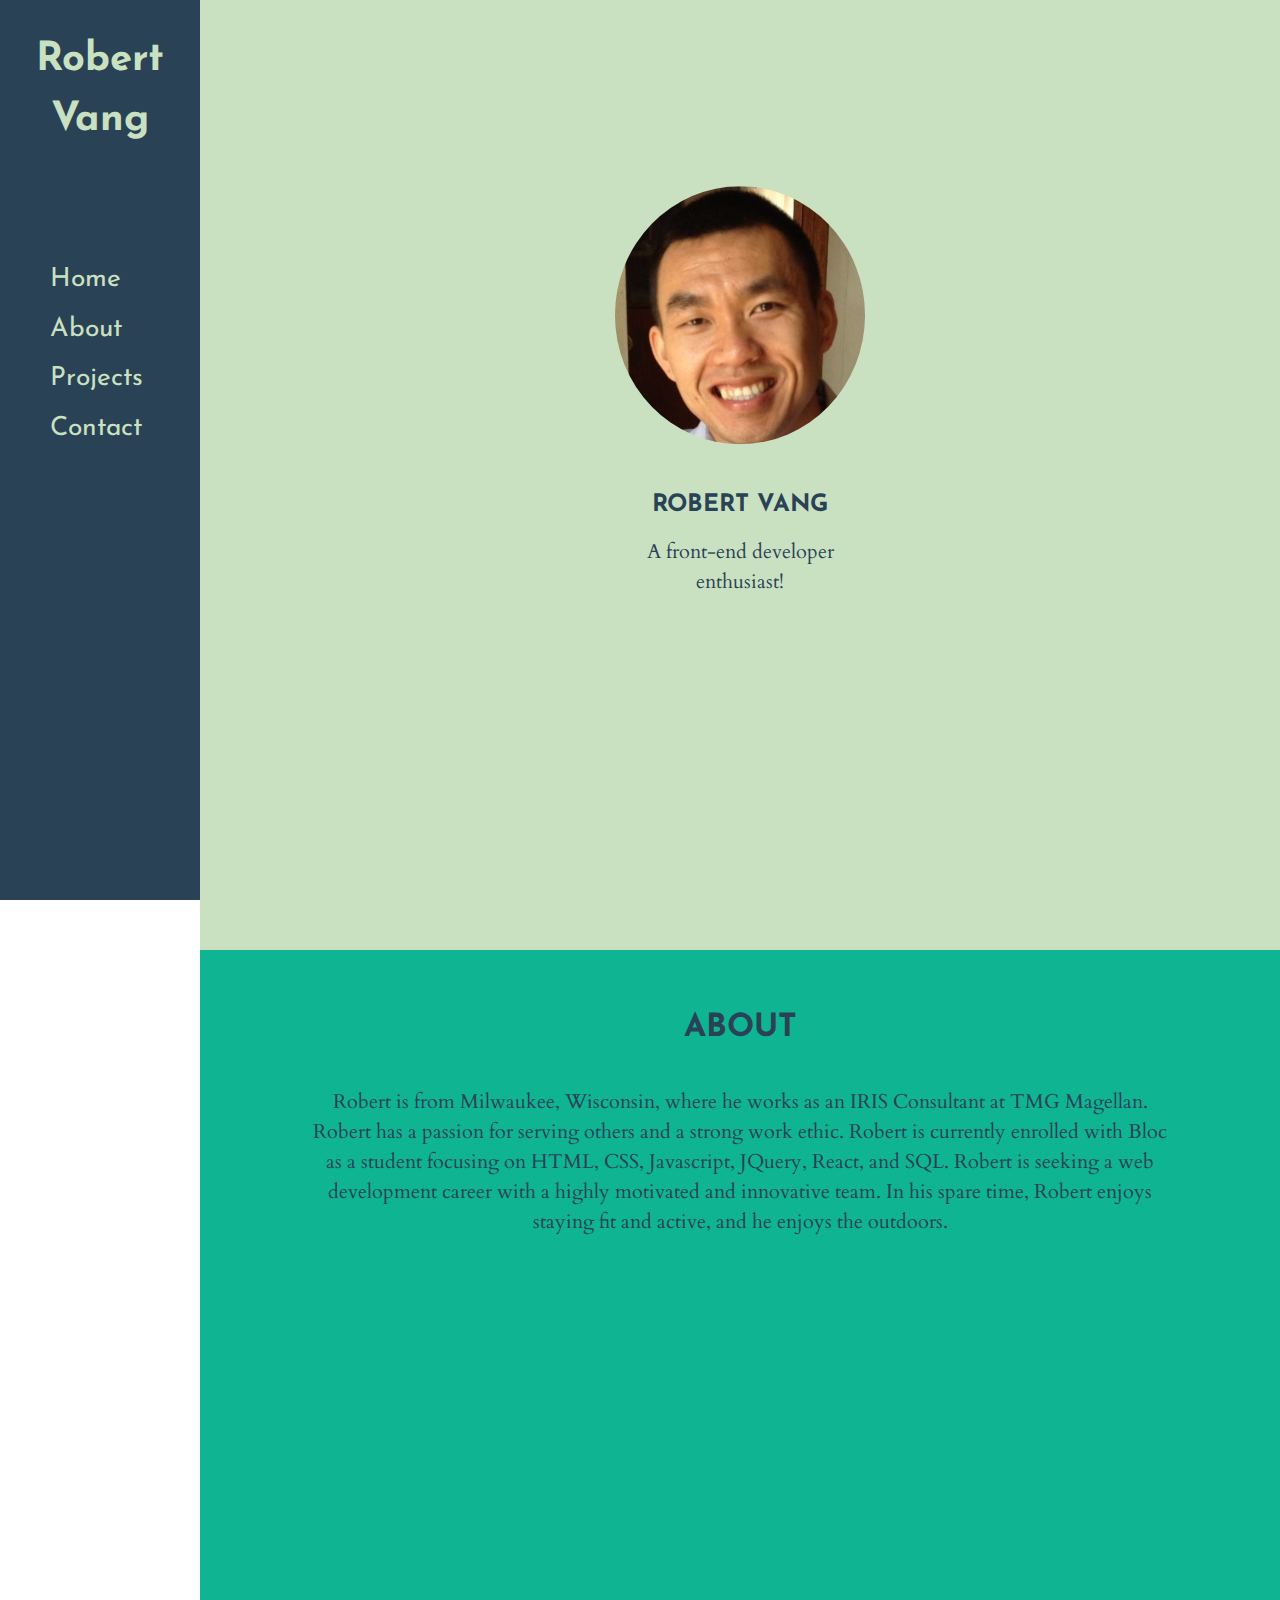
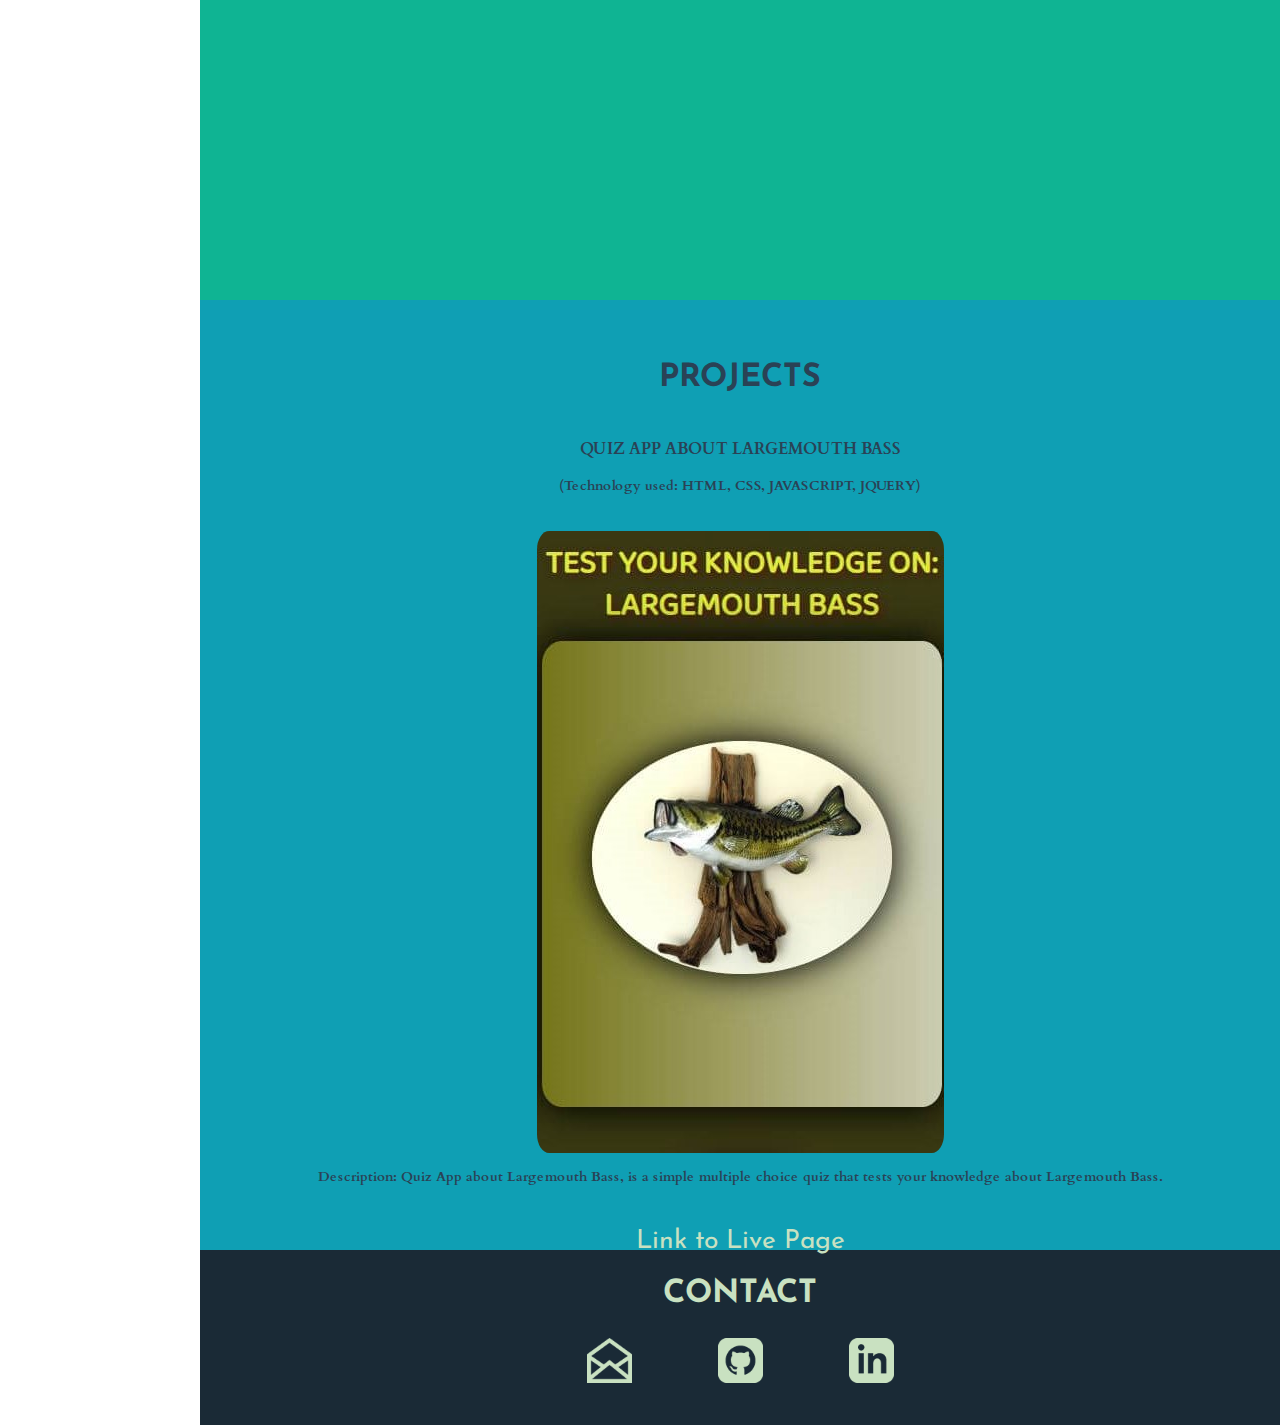
==== index.html @ 36db22df "fourth commit" ====
<!DOCTYPE html>
<html lang="en">

<head>
    <title>Robert's Portfolio</title>
    <meta charset="UTF-8">
    <meta name="description" content="This is a Portfolio of a aspiring web developer name Robert Vang">
    <meta name="keywords"
        content="web developer, front-end, design, development, build, create, full stack, back end, business, application, framework, projects, bio">
    <meta name="viewport" content="width=device-width, initial-scale=1">
    <link rel="stylesheet" type="text/css" href="main.css">
    <link
        href="https://fonts.googleapis.com/css2?family=Cardo:wght@700&family=Josefin+Sans:ital,wght@0,400;1,300&display=swap"
        rel="stylesheet">
</head>

<body>
    <nav>
        <h2 class="title">Robert Vang</h2>
        <ul class="navs">
            <li><a href="#home" class="nav-links">Home</a></li>
            <li><a href="#about" class="nav-links">About</a></li>
            <li><a href="#projects" class="nav-links">Projects</a></li>
            <li><a href="#contact" class="nav-links">Contact</a></li>
        </ul>
    </nav>

    <main>
        <header class="home" id="home">
            <img src="Compressed_Files/profilePic.png" alt="Robert's profile picture" class="profile-pic">
            <h1>ROBERT VANG</h1>
            <p class="hero">A front-end developer enthusiast!</p>
        </header>

        <section class="about" id="about">
            <h2>ABOUT</h2>
            <p>Robert is from Milwaukee, Wisconsin, where he works as an IRIS Consultant at TMG Magellan. Robert has a
                passion for serving others and a strong work ethic. Robert is currently enrolled with Bloc as a student
                focusing on HTML, CSS, Javascript, JQuery, React, and SQL. Robert is seeking a web development career
                with a highly motivated and innovative team. In his spare time, Robert enjoys staying fit and active,
                and he enjoys the outdoors. </p>
        </section>

        <section class="projects" id="projects">
            <h2>PROJECTS</h2>
            <h3>QUIZ APP ABOUT LARGEMOUTH BASS</h3>
            <h4 class="description">(Technology used: HTML, CSS, JAVASCRIPT, JQUERY)</h4>
            <a href="https://rob7v18.github.io/QuizApp/" class="projects-links"><img src="Compressed_Files/QuizAppPic.jpg" alt="image of quiz app project" class="project-pic"></a>
            <h4 class="description">Description: Quiz App about Largemouth Bass, is a simple multiple choice quiz that tests your knowledge about Largemouth Bass.</h4>
            <a href="https://rob7v18.github.io/QuizApp/" class="projects-links">Link to Live Page</a>
        </section>

    </main>
    <footer class="contact" id="contact">
        <h2>CONTACT</h2>
        <a href="mailto:rob7v18@gmail.com" target="_blank"><img src="Compressed_Files/email.png" alt="email icon"
                class="icons"></a>
        <a href="https://github.com/rob7v18" target="_blank"><img src="Compressed_Files/github.png" alt="Github icon"
                class="icons"></a>
        <a href="https://linkedin.com/in/robert-vang-231675b1" target="_blank"><img src="Compressed_Files/linkedin.png"
                alt="LinkedIn icon" class="icons"></a>
    </footer>
    <script src="https://code.jquery.com/jquery-3.4.1.min.js"
        integrity="sha256-CSXorXvZcTkaix6Yvo6HppcZGetbYMGWSFlBw8HfCJo=" crossorigin="anonymous"></script>

    <script src="index.js"></script>
</body>

</html>
---- main.css ----
* {
    box-sizing: border-box;
    margin: 0;
    padding: 0;
  }
  
  body {
    font-family: 'Josefin Sans', sans-serif;
    font-size: 20px;
    color: rgb(42, 66, 85);
    text-align: center;
    line-height: 1.5;
  }
  
  nav {
    display: flex;
    flex-direction: row-reverse;
    background-color: rgb(42, 66, 85);
    position: fixed;
    height: 50px;
    top: 0;
    left: 0;
    right: 0;
  }

  .title {
    position: absolute;
    color: #C9E1C1;
    font-size: 1.40rem;
    top: 0;
    left: 0;
    padding: 10px 0 0 10px;
    display: none; 
  }

  a {
    text-decoration: none;
    font-size: 1rem;
    color: #C9E1C1;
  }

  .navs li {
    display: inline-block;  
    text-decoration: none;
    padding: 10px 10px 0 5px;
    color: rgb(201, 225, 193);
  }
  
  main {
      padding: 0;
      margin: 0;
  }

  .home {
    background-color:#C9E1C1;
    padding: 30% 15% 15% 15%; 
    height: 550px;
  }

  h1 {
    font-family: 'Josefin Sans', sans-serif;
    font-size: 1.5rem;
  }

  h2 {
    font-family: 'Josefin Sans', sans-serif;
    font-size: 2rem;
    padding: 0 0 35px 0;
  }

  h3 {
    font-family: 'Cardo', serif;
    font-size: 1rem;
    padding-bottom: 15px;
  }

  h4 {
    font-family: 'Cardo', serif;
    font-style: italic;
    font-size: .75rem;
  }

  p {
    font-family: 'Cardo', serif;
  }

  .description {
    font-style: normal;
    padding: 0 0 35px 0;
  }

  .profile-pic {
    border-radius: 50%;
    width: 35%
  }
  
  section {
    min-height: 600px;
    padding: 15%;
  }
  
  .about {
    background-color: #0fb493;
  }

  .projects {
    background-color: #0f9fb4;
  }

  .project-pic {
    max-width: 70%;
    border-radius: 3%;
  }

  .contact {
    color: #C9E1C1;
  }

  footer {
    height: 175px;
    background-color:  rgb(26, 42, 54);
  }

  footer h2 {
    padding: 3%;
  }

  .icons {
    display: inline-block;
    max-width: 17%;
    padding: 1% 5%;
  }

  @media screen and (min-width: 750px) {
    nav {
      width: 200px;
      height: 100%;
      flex-direction: column;
      align-items: flex-start;
      z-index: 1;
      left: 0;
      overflow-x: hidden;
    }
  
    .title {
      position: relative;
      padding: 30px 0 0 0;
      font-size: 2.5rem;
      display: unset;
    }

    ul {
      max-width: 100px;
      text-align: left;
      margin-top: 100px;
      margin-left: 45px;
    }

    a {
      font-size: 1.65rem;
    }

    main {
      margin-left: 200px;
    }

    .home {
      height: 950px;
    }
    
    section {
      height: 950px;
    }

    .profile-pic {
      margin: 0 0 0 100px;
      position: absolute;
      top: 35%;
      left: 50%;
      -ms-transform: translate(-50%, -50%);
      transform: translate(-50%, -50%);
      max-width: 250px;
    }

    .home h1 {
      margin: 10px 0 0 100px;
      position: absolute;
      top: 55%;
      left: 50%;
      -ms-transform: translate(-50%, -50%);
      transform: translate(-50%, -50%);
      max-width: 250px;
    }

    .hero {
      margin: 0 0 0 100px;
      position: absolute;
      top: 63%;
      left: 50%;
      -ms-transform: translate(-50%, -50%);
      transform: translate(-50%, -50%);
      max-width: 250px;
    }
  
    section {
      padding: 5% 10%;
    }

    .project-pic {
      max-width: 50%;
    }

    .description {
      font-size: .85rem;
    }

    footer {
      margin-left: 200px;
    }

    footer h2 {
      padding: 20px;
    }

    .icons {
      max-width: 125px;
      padding: 0 40px 0 40px;
    }
  }
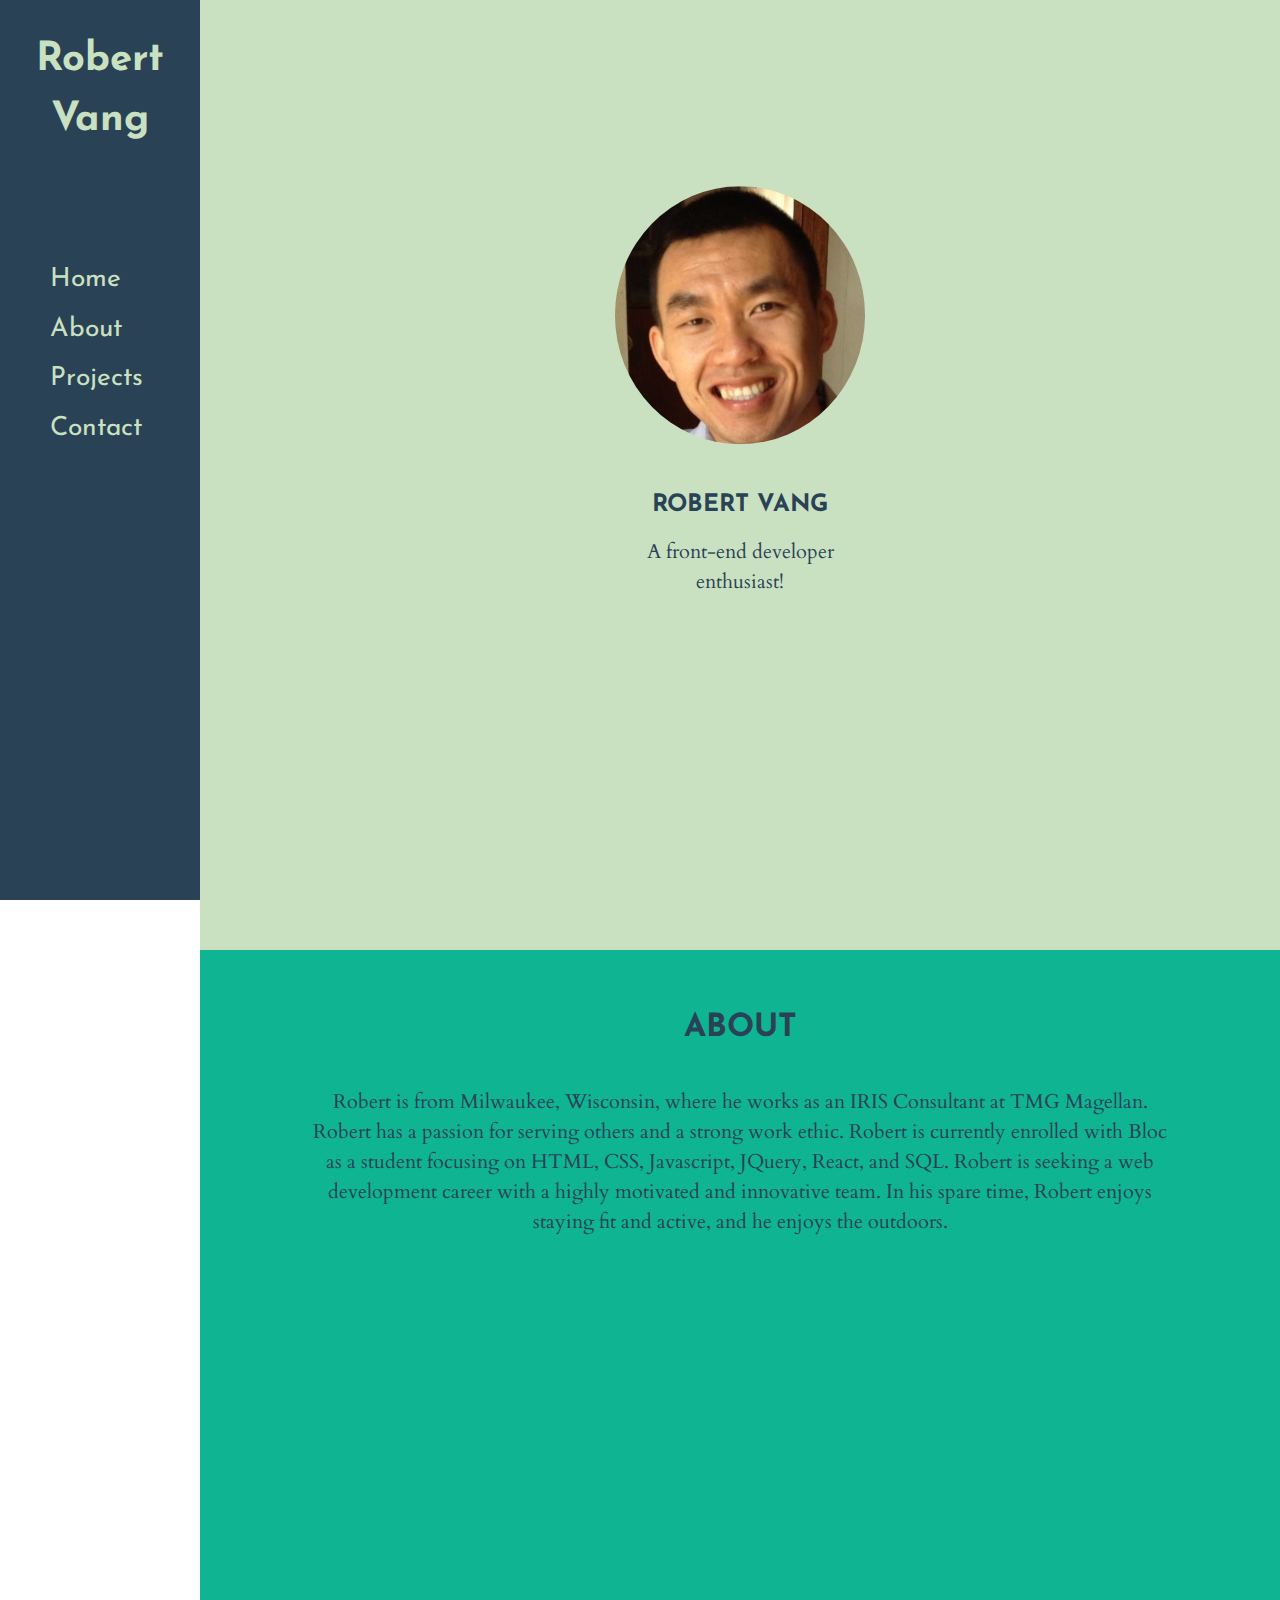
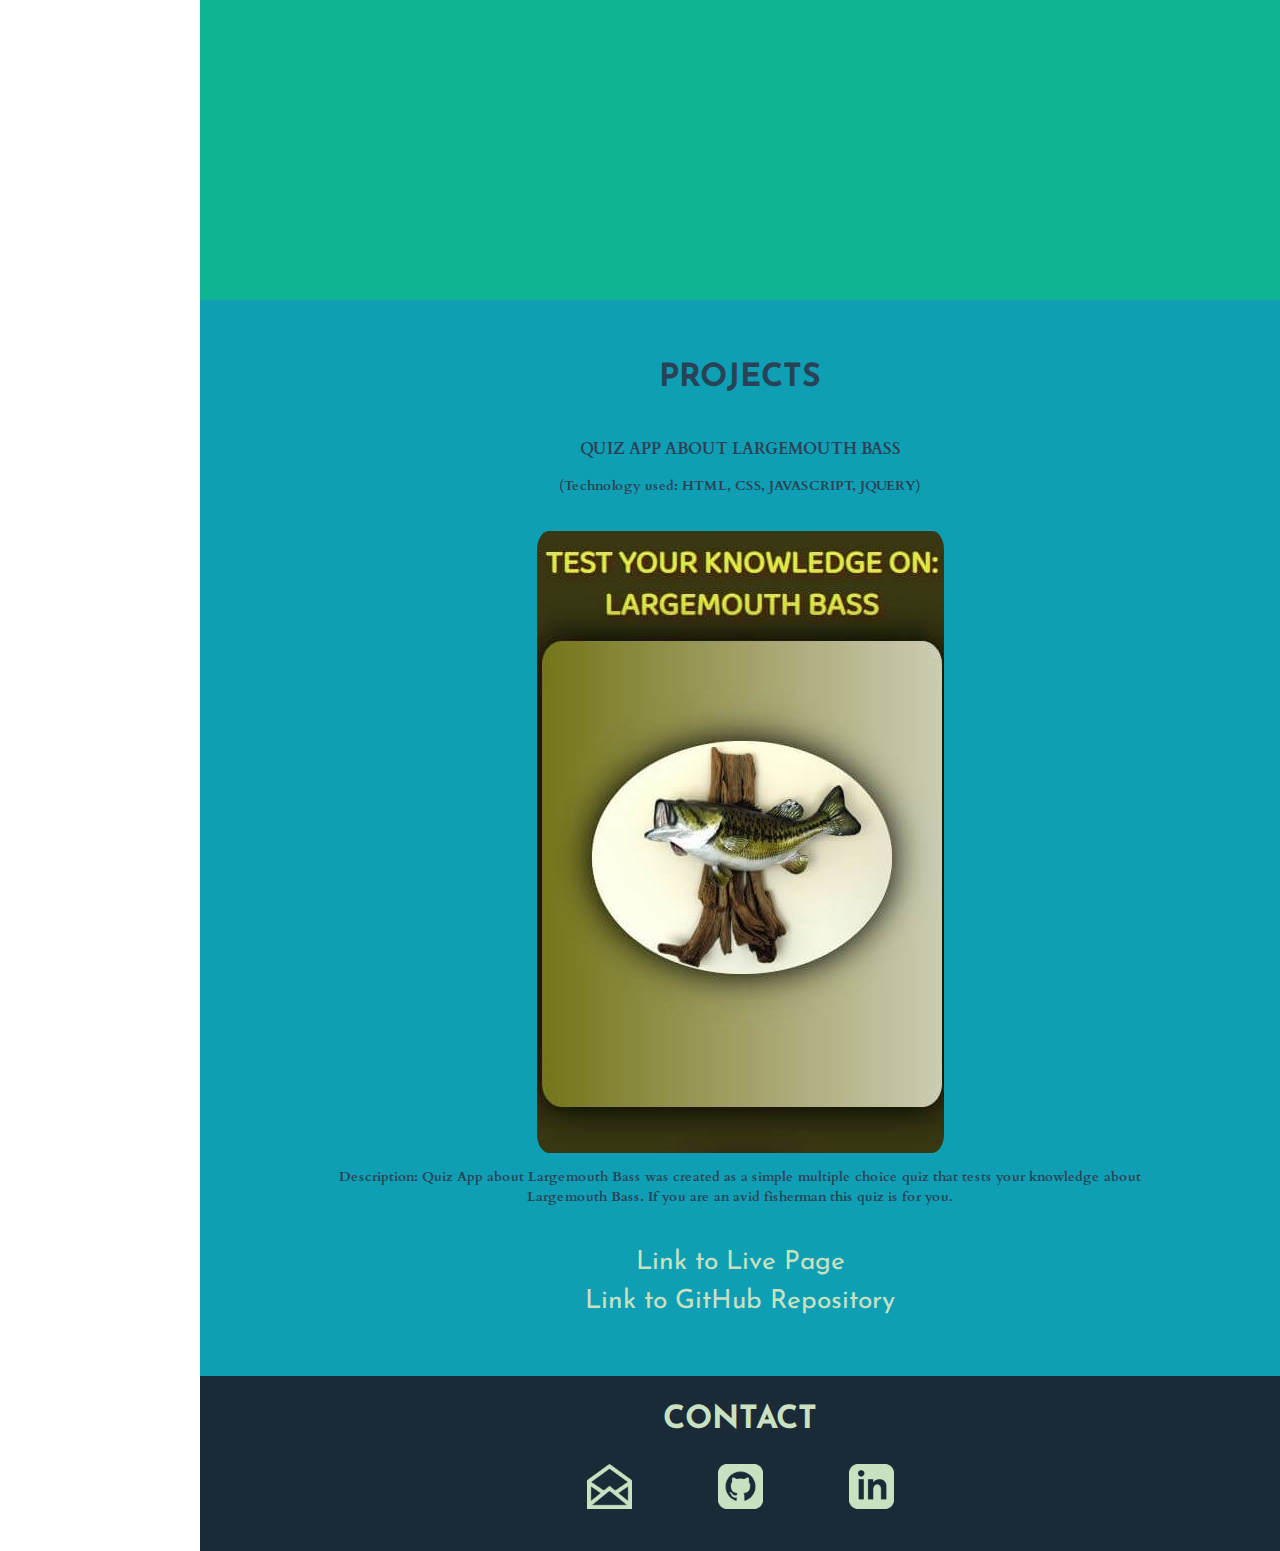
==== commit 47f88d7d: "updated index.html and main.css" ====
--- a/index.html
+++ b/index.html
@@ -46,8 +46,9 @@
             <h3>QUIZ APP ABOUT LARGEMOUTH BASS</h3>
             <h4 class="description">(Technology used: HTML, CSS, JAVASCRIPT, JQUERY)</h4>
             <a href="https://rob7v18.github.io/QuizApp/" class="projects-links"><img src="Compressed_Files/QuizAppPic.jpg" alt="image of quiz app project" class="project-pic"></a>
-            <h4 class="description">Description: Quiz App about Largemouth Bass, is a simple multiple choice quiz that tests your knowledge about Largemouth Bass.</h4>
+            <h4 class="description">Description: Quiz App about Largemouth Bass was created as a simple multiple choice quiz that tests your knowledge about Largemouth Bass. If you are an avid fisherman this quiz is for you.</h4>
             <a href="https://rob7v18.github.io/QuizApp/" class="projects-links">Link to Live Page</a>
+            <a href="https://github.com/rob7v18/QuizApp.git" class="projects-links">Link to GitHub Repository</a>
         </section>
 
     </main>
--- a/main.css
+++ b/main.css
@@ -39,6 +39,10 @@
     color: #C9E1C1;
   }
 
+  .projects-links {
+    display: block;
+  }
+
   .navs li {
     display: inline-block;  
     text-decoration: none;
@@ -168,8 +172,12 @@
       height: 950px;
     }
     
-    section {
+    .about {
       height: 950px;
+    }
+
+    .projects{
+      max-height: fit-content;
     }
 
     .profile-pic {
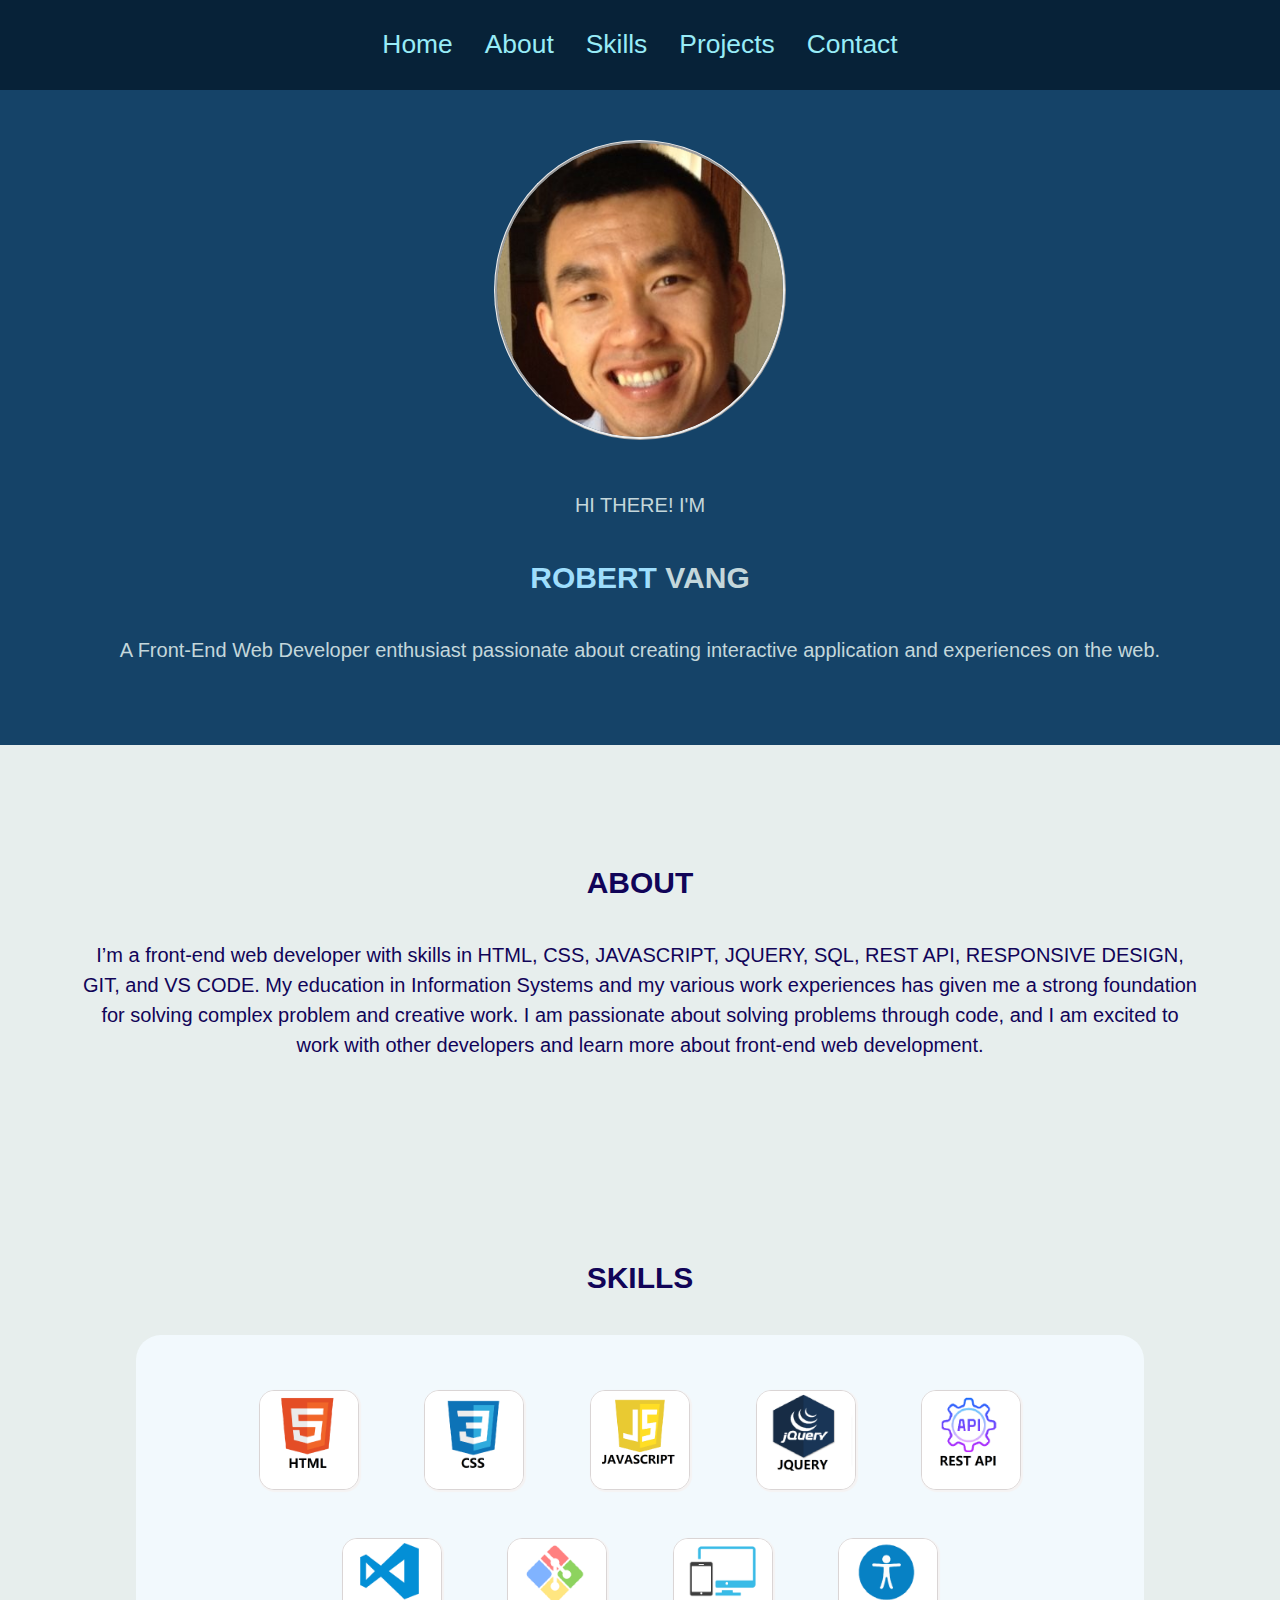
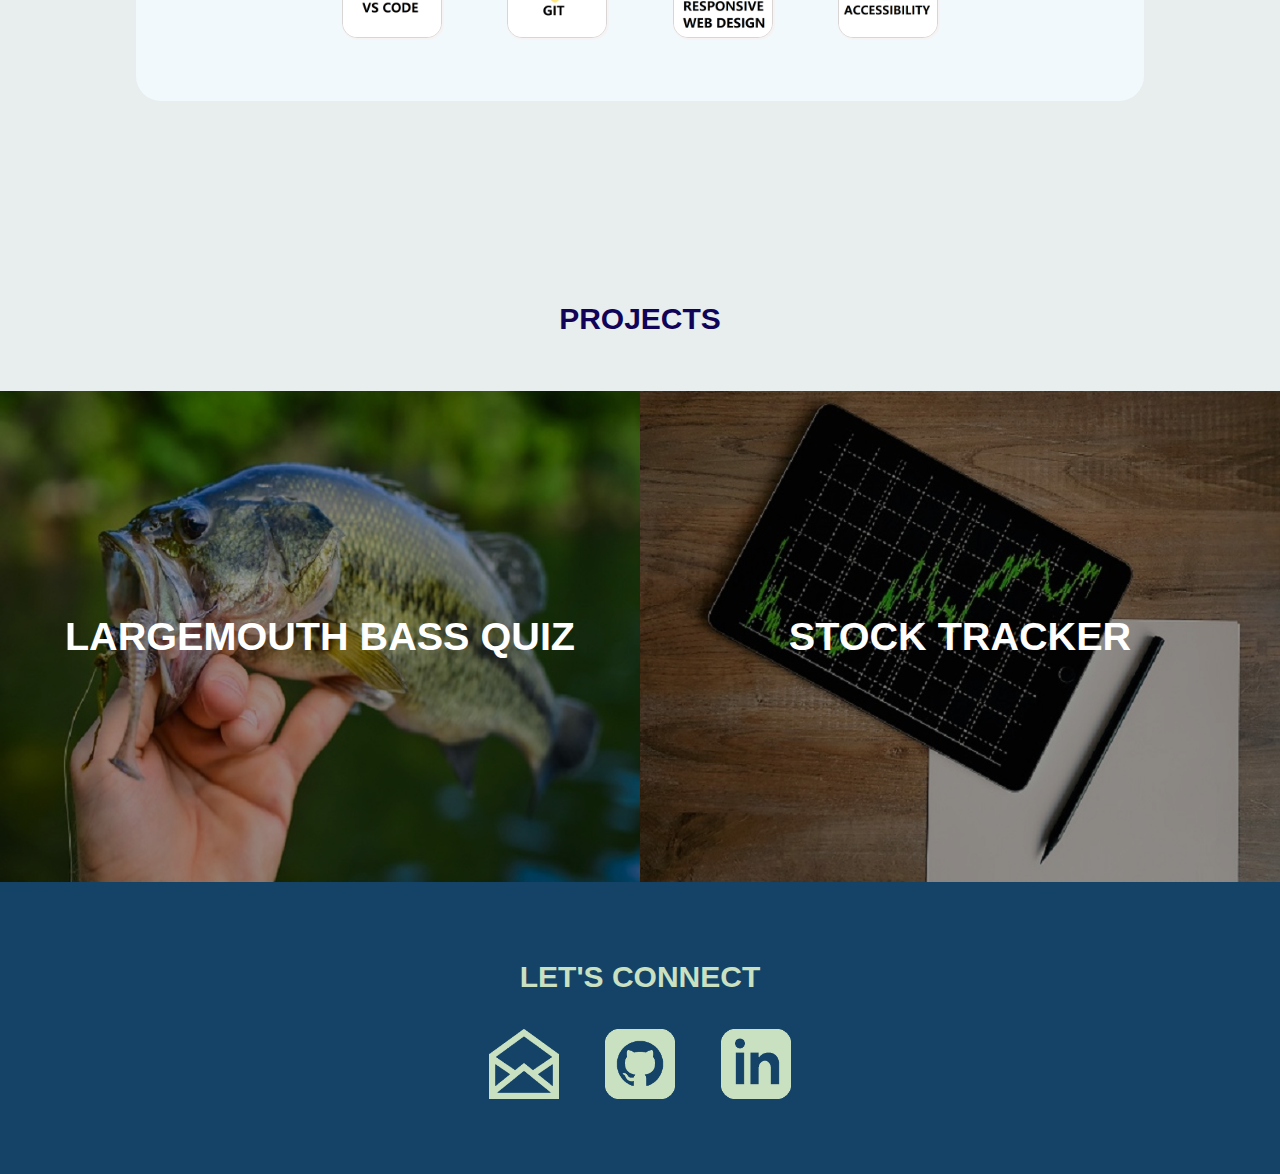
==== commit b81f9205: "third commit" ====
--- a/index.html
+++ b/index.html
@@ -16,44 +16,86 @@
 
 <body>
     <nav>
-        <h2 class="title">Robert Vang</h2>
-        <ul class="navs">
+        <ul class="navs" id="navs">
             <li><a href="#home" class="nav-links">Home</a></li>
             <li><a href="#about" class="nav-links">About</a></li>
+            <li><a href="#skills" class="nav-links">Skills</a></li>
             <li><a href="#projects" class="nav-links">Projects</a></li>
             <li><a href="#contact" class="nav-links">Contact</a></li>
         </ul>
+        <a href="javascript:void(0);" class="menu" ><img src="Compressed_Files/hamburger.png" alt="image of hamburger menu" class="menu-icon">
+        </a>
     </nav>
 
     <main>
         <header class="home" id="home">
             <img src="Compressed_Files/profilePic.png" alt="Robert's profile picture" class="profile-pic">
-            <h1>ROBERT VANG</h1>
-            <p class="hero">A front-end developer enthusiast!</p>
+            <p>HI THERE! I'M</p>            
+            <h2><span class="firstName">ROBERT</span> VANG</h2>
+            <p class="hero">A Front-End Web Developer enthusiast passionate about creating interactive application and experiences on the web.</p>
         </header>
 
         <section class="about" id="about">
-            <h2>ABOUT</h2>
-            <p>Robert is from Milwaukee, Wisconsin, where he works as an IRIS Consultant at TMG Magellan. Robert has a
-                passion for serving others and a strong work ethic. Robert is currently enrolled with Bloc as a student
-                focusing on HTML, CSS, Javascript, JQuery, React, and SQL. Robert is seeking a web development career
-                with a highly motivated and innovative team. In his spare time, Robert enjoys staying fit and active,
-                and he enjoys the outdoors. </p>
+            <h2>ABOUT</h2>         
+            <p>I’m a front-end web developer with skills in HTML, CSS, JAVASCRIPT, JQUERY, SQL, REST API, RESPONSIVE DESIGN, GIT, and VS CODE. My education in Information Systems and my various work experiences has given me a strong foundation for solving complex problem and creative work. I am passionate about solving problems through code, and I am excited to work with other developers and learn more about front-end web development.</p>
         </section>
+        <section class="skills" id="skills">
+            <h2>SKILLS</h2>
+                <div class="skills-icons">
+                    <img src="Compressed_Files/html.png" class="sk-icons">
+                    <img src="Compressed_Files/css.png" class="sk-icons">
+                    <img src="Compressed_Files/js.png" class="sk-icons">
+                    <img src="Compressed_Files/jquery.png" class="sk-icons">
+                    <img src="Compressed_Files/api.png" class="sk-icons">
+                    <img src="Compressed_Files/vscode.png" class="sk-icons">
+                    <img src="Compressed_Files/git.png" class="sk-icons">
+                    <img src="Compressed_Files/responsivedesign.png" class="sk-icons">
+                    <img src="Compressed_Files/accessibility.png" class="sk-icons">
+                </div>
+        </section>
+        <section class="projects" id="projects">
+            <h2 class="project-title">PROJECTS</h2>
+                <div class="project-sections">
+                    <div class="project-description" id="project1">
+                        <img src="Compressed_Files/bass1.jpg" alt="image of quiz app project" class="project-pic" id="project1-pic"></a>
+                        
+                        <a href="https://rob7v18.github.io/QuizApp/" target="_blank">
+                            <h2 class="proj-title">LARGEMOUTH BASS QUIZ</h2>
+                        </a>
 
-        <section class="projects" id="projects">
-            <h2>PROJECTS</h2>
-            <h3>QUIZ APP ABOUT LARGEMOUTH BASS</h3>
-            <h4 class="description">(Technology used: HTML, CSS, JAVASCRIPT, JQUERY)</h4>
-            <a href="https://rob7v18.github.io/QuizApp/" class="projects-links"><img src="Compressed_Files/QuizAppPic.jpg" alt="image of quiz app project" class="project-pic"></a>
-            <h4 class="description">Description: Quiz App about Largemouth Bass was created as a simple multiple choice quiz that tests your knowledge about Largemouth Bass. If you are an avid fisherman this quiz is for you.</h4>
-            <a href="https://rob7v18.github.io/QuizApp/" class="projects-links">Link to Live Page</a>
-            <a href="https://github.com/rob7v18/QuizApp.git" class="projects-links">Link to GitHub Repository</a>
+                        <div class="project-desc">
+
+                            <h4 class="description">Technologies used: HTML, CSS, JAVASCRIPT & JQUERY</h4>
+                            <h4 class="description">Description: Multiple choice Quiz App about Largemouth Bass. </h4>
+                            <div>
+                                <a href="https://rob7v18.github.io/QuizApp/" class="projects-links" target="_blank">LIVE SITE</a>
+                                <a href="https://github.com/rob7v18/QuizApp.git" class="projects-links" target="_blank">REPOSITORY</a>
+                            </div>
+                        </div>
+                    </div>
+                    <div class="project-description" id="project2">
+                        <img src="Compressed_Files/stock2.jpg" alt="image of quiz app project" class="project-pic" id="project1-pic"></a>
+
+                        <a href="https://rob7v18.github.io/QuizApp/" target="_blank">
+                            <h2 class="proj-title">STOCK TRACKER</h2>
+                        </a>
+
+                        <div class="project-desc">
+
+                            <h4 class="description">Technologies used: HTML, CSS, JAVASCRIPT, JQUERY & REST API</h4>
+                            <h4 class="description">Description: Stock Tracker App provides useful information about a stock.</h4>
+                            <div>
+                                <a href="https://rob7v18.github.io/QuizApp/" class="projects-links" target="_blank">LIVE SITE</a>
+                                <a href="https://github.com/rob7v18/QuizApp.git" class="projects-links" target="_blank">REPOSITORY</a>
+                            </div>  
+                        </div>
+                    </div>
+                </div>
         </section>
+    </main>
 
-    </main>
     <footer class="contact" id="contact">
-        <h2>CONTACT</h2>
+        <h2>LET'S CONNECT</h2>
         <a href="mailto:rob7v18@gmail.com" target="_blank"><img src="Compressed_Files/email.png" alt="email icon"
                 class="icons"></a>
         <a href="https://github.com/rob7v18" target="_blank"><img src="Compressed_Files/github.png" alt="Github icon"
--- a/main.css
+++ b/main.css
@@ -5,233 +5,251 @@
   }
   
   body {
-    font-family: 'Josefin Sans', sans-serif;
+    font-family: 'Open Sans', sans-serif;
     font-size: 20px;
-    color: rgb(42, 66, 85);
+    background-color: rgb(231, 238, 237);
+    color: rgb(196, 215, 219);
     text-align: center;
     line-height: 1.5;
   }
   
   nav {
+    background-color: #072238;
     display: flex;
     flex-direction: row-reverse;
-    background-color: rgb(42, 66, 85);
+    justify-content: center;
     position: fixed;
     height: 50px;
     top: 0;
     left: 0;
     right: 0;
-  }
-
-  .title {
-    position: absolute;
-    color: #C9E1C1;
-    font-size: 1.40rem;
-    top: 0;
-    left: 0;
-    padding: 10px 0 0 10px;
-    display: none; 
+    z-index: 1;
   }
 
   a {
     text-decoration: none;
-    font-size: 1rem;
-    color: #C9E1C1;
-  }
-
+    font-size: 1.25rem;
+    color: #98ecf7;
+  }
+
+  a:hover {
+    color: rgb(179, 34, 9);
+  }
+
+  .icons:hover {
+    opacity: .70;
+  }
+
+  .profile-pic {
+    height: 300px;
+    width: auto;
+    border-radius: 50%;
+    margin: 20px 0 50px 0;
+    border-style: ridge;
+  }
+
+  .navs {
+    display: none;
+    background-color: #072238;
+    position: absolute;
+    padding-top: 40px;
+    height: 375px;
+    width: 200px;
+    top: 50px;
+    right: 0;
+  }
+
+  .navs li {
+    display: block;
+    text-decoration: none;
+    padding: 15px 16px;
+    color: rgb(201, 225, 193);
+  }
+
+  .menu {
+    display: flex;
+    position: absolute;
+    align-content: center;
+    height: 50px;
+    width:50px;
+    right: 0;
+    top: 0;
+  }
+
+  .menu-icon {
+    padding: 10px;
+  }
+  
+  .home {
+    display: flex;
+    flex-direction: column;
+    align-items: center;
+    justify-content: center;
+    background-color: #154368;
+    padding: 130px 0 80px 0;
+  }
+  
+  h2 {
+    padding: 35px;
+  }
+
+  .firstName {
+    color: rgb(159, 222, 252);
+  }
+
+  .about, .skills, .projects {
+    color: rgb(17, 4, 88);
+  }
+
+  .skills-icons {
+    display: block;
+    background-color: rgb(242, 249, 253);
+    margin: 0 auto;
+    padding: 35px 35px;
+    width: 90%;
+    border-radius: 25px;
+  }
+
+  .sk-icons {
+    border: .1px solid rgb(218, 213, 213);
+    background-color: white;
+    box-shadow: 1px 1px 1px 1px rgb(245, 243, 243);
+    border-radius: 15px;
+    padding: 0px;
+    margin: 5px 10px;
+    height: 70px;
+    width: 70px;
+  }
+
+  .projects {
+    padding-left: 0;
+    padding-right: 0;
+    margin-bottom: -80px;
+  }
+
+  .project-title {
+    padding-bottom: 50px;
+  }
+
+  .proj-title {
+    display: flex;
+    flex-direction: column;
+    justify-content: center;
+    position: absolute;
+    color: white;
+    height: 100%;
+    width: 100%;
+    top: 0;
+    padding: 0 10%;
+  }
+
+  .project-description {
+    position: relative;
+    width: 100%;
+    margin-bottom: -8px;
+  }
+
+  .project-desc {
+    display: flex;
+    flex-direction: column;
+    justify-content: center;
+    position: absolute;
+    background-color: black;
+    color: white;
+    transition: all .7s ease;
+    opacity: 0;
+    height: 100%;
+    width: 100%;
+    top: 0;
+    padding: 0 5%;
+  }
+
+  .project-pic {
+    position: relative;
+    height: 100%;
+    width: 100%;
+    filter: brightness(60%);
+  }
+
+  .project-description:hover .project-desc {
+    opacity: .8;
+  }
+
+  .project-description:hover .proj-title {
+    opacity: 0;
+  }
+  
+  .description {
+    padding: 0 0 35px 0;
+  }
+  
   .projects-links {
-    display: block;
-  }
-
-  .navs li {
-    display: inline-block;  
-    text-decoration: none;
-    padding: 10px 10px 0 5px;
-    color: rgb(201, 225, 193);
-  }
-  
-  main {
-      padding: 0;
-      margin: 0;
-  }
-
+    display: inline-block;
+    padding: 0 30px;
+
+  }
+  
   .home {
-    background-color:#C9E1C1;
-    padding: 30% 15% 15% 15%; 
-    height: 550px;
-  }
-
-  h1 {
-    font-family: 'Josefin Sans', sans-serif;
-    font-size: 1.5rem;
-  }
-
-  h2 {
-    font-family: 'Josefin Sans', sans-serif;
-    font-size: 2rem;
-    padding: 0 0 35px 0;
-  }
-
-  h3 {
-    font-family: 'Cardo', serif;
-    font-size: 1rem;
-    padding-bottom: 15px;
-  }
-
-  h4 {
-    font-family: 'Cardo', serif;
-    font-style: italic;
-    font-size: .75rem;
-  }
-
-  p {
-    font-family: 'Cardo', serif;
-  }
-
-  .description {
-    font-style: normal;
-    padding: 0 0 35px 0;
-  }
-
-  .profile-pic {
-    border-radius: 50%;
-    width: 35%
-  }
-  
+    padding: 120px 80px 80px 80px;
+  }
+
   section {
-    min-height: 600px;
-    padding: 15%;
-  }
-  
-  .about {
-    background-color: #0fb493;
-  }
-
-  .projects {
-    background-color: #0f9fb4;
-  }
-
-  .project-pic {
-    max-width: 70%;
-    border-radius: 3%;
-  }
-
-  .contact {
-    color: #C9E1C1;
-  }
-
+    padding: 80px 80px 80px 80px;
+  }
+  
   footer {
-    height: 175px;
-    background-color:  rgb(26, 42, 54);
+    height: 300px;
+    background-color: #154368;
   }
 
   footer h2 {
-    padding: 3%;
+    padding: 80px 0 20px 0;
+    color:rgb(201, 225, 193)
   }
 
   .icons {
     display: inline-block;
-    max-width: 17%;
-    padding: 1% 5%;
+    height: 90px;
+    padding: 10px 20px;
   }
 
   @media screen and (min-width: 750px) {
     nav {
-      width: 200px;
-      height: 100%;
-      flex-direction: column;
-      align-items: flex-start;
-      z-index: 1;
-      left: 0;
-      overflow-x: hidden;
-    }
-  
-    .title {
-      position: relative;
-      padding: 30px 0 0 0;
-      font-size: 2.5rem;
-      display: unset;
-    }
-
-    ul {
-      max-width: 100px;
-      text-align: left;
-      margin-top: 100px;
-      margin-left: 45px;
+      height: 90px;
+    }
+
+    .navs {
+      display: flex !important;
+      flex-direction: row;
+      justify-content: center;
+      align-items: center;
+      height:100%;
+      width: 100%;
+      padding-top: 0;
+      top: 0;
+    }
+
+    .navs li {
+      display: inline;  
+      text-decoration: none;
+      color: rgb(201, 225, 193);
     }
 
     a {
       font-size: 1.65rem;
-    }
-
-    main {
-      margin-left: 200px;
-    }
-
-    .home {
-      height: 950px;
-    }
-    
-    .about {
-      height: 950px;
-    }
-
-    .projects{
-      max-height: fit-content;
-    }
-
-    .profile-pic {
-      margin: 0 0 0 100px;
-      position: absolute;
-      top: 35%;
-      left: 50%;
-      -ms-transform: translate(-50%, -50%);
-      transform: translate(-50%, -50%);
-      max-width: 250px;
-    }
-
-    .home h1 {
-      margin: 10px 0 0 100px;
-      position: absolute;
-      top: 55%;
-      left: 50%;
-      -ms-transform: translate(-50%, -50%);
-      transform: translate(-50%, -50%);
-      max-width: 250px;
-    }
-
-    .hero {
-      margin: 0 0 0 100px;
-      position: absolute;
-      top: 63%;
-      left: 50%;
-      -ms-transform: translate(-50%, -50%);
-      transform: translate(-50%, -50%);
-      max-width: 250px;
-    }
-  
-    section {
-      padding: 5% 10%;
-    }
-
-    .project-pic {
-      max-width: 50%;
-    }
-
-    .description {
-      font-size: .85rem;
-    }
-
-    footer {
-      margin-left: 200px;
-    }
-
-    footer h2 {
-      padding: 20px;
-    }
-
-    .icons {
-      max-width: 125px;
-      padding: 0 40px 0 40px;
-    }
-  }
+     }
+  
+    .menu, .menu-icon {
+      display: none;
+    }
+
+    .project-sections {
+      display: flex;
+    }
+
+    .sk-icons {
+      margin: 20px 30px;
+      height: 100px;
+      width: 100px;
+    }
+  }
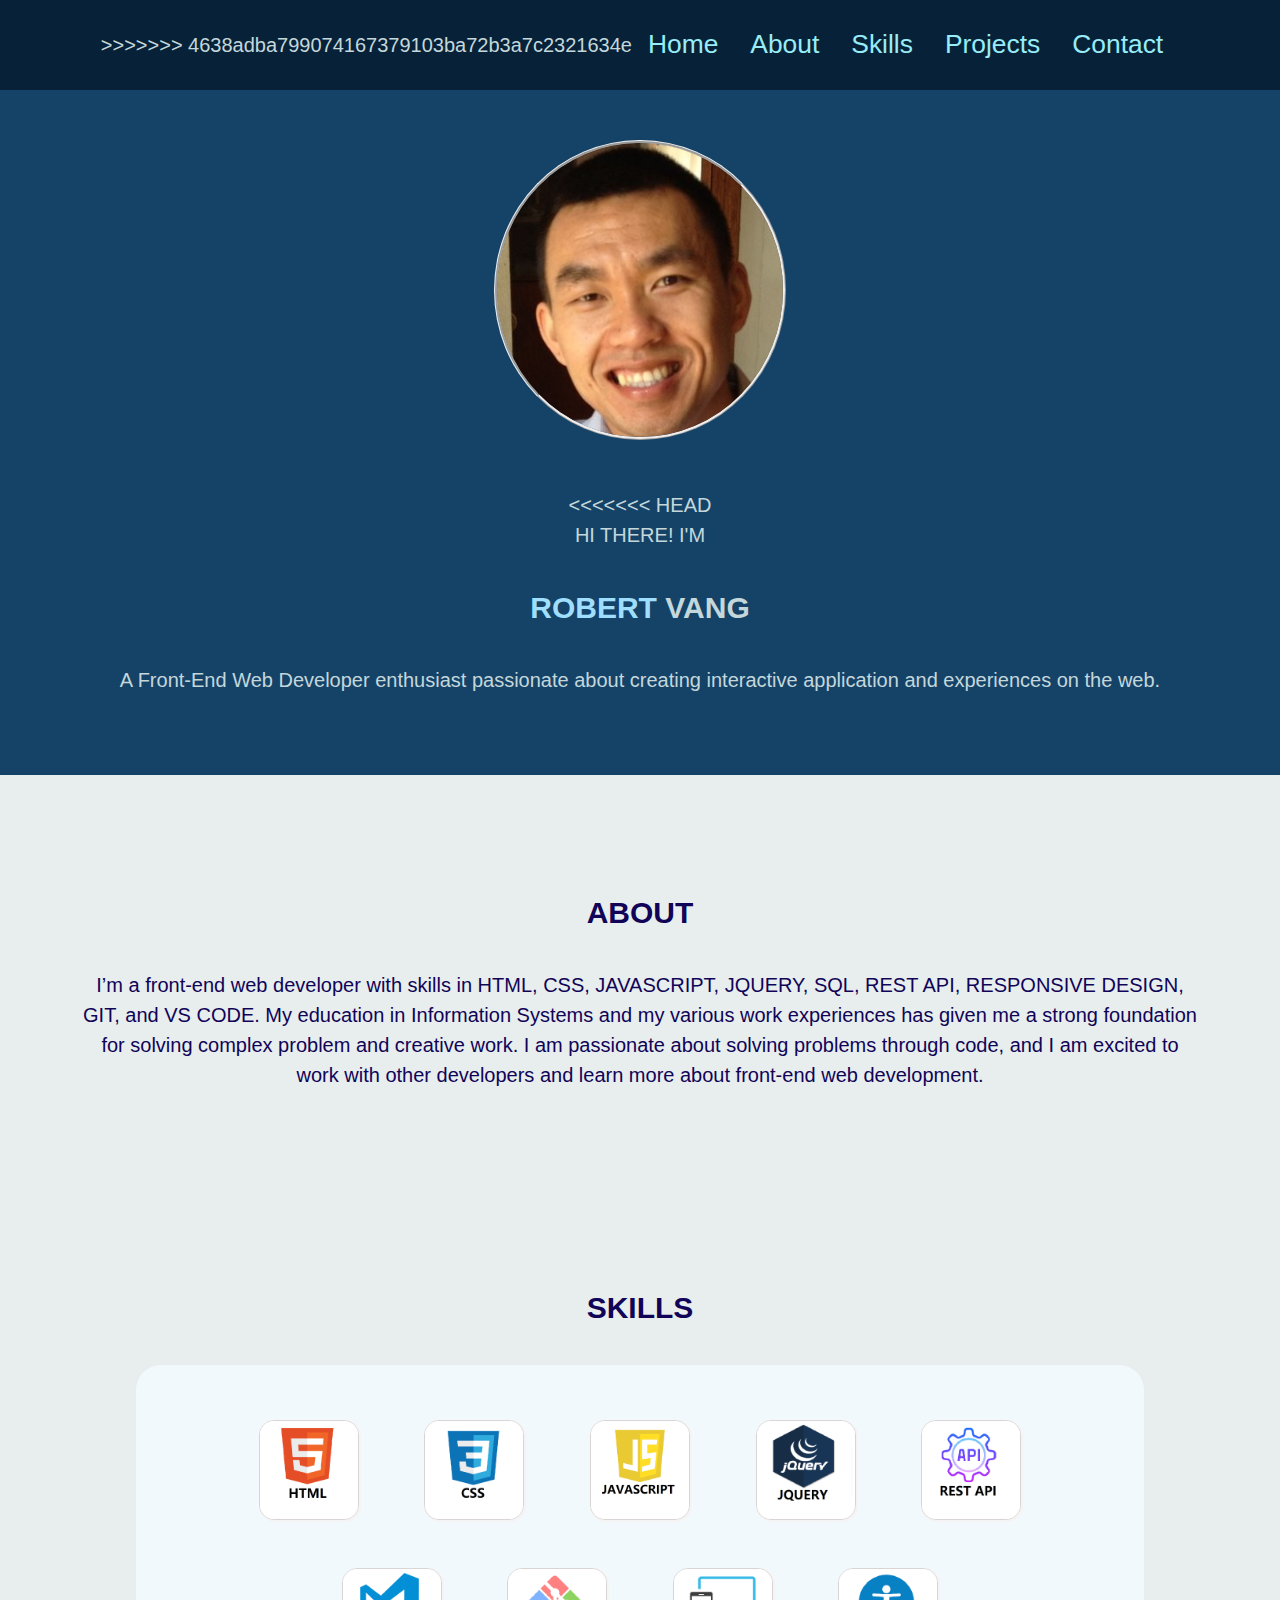
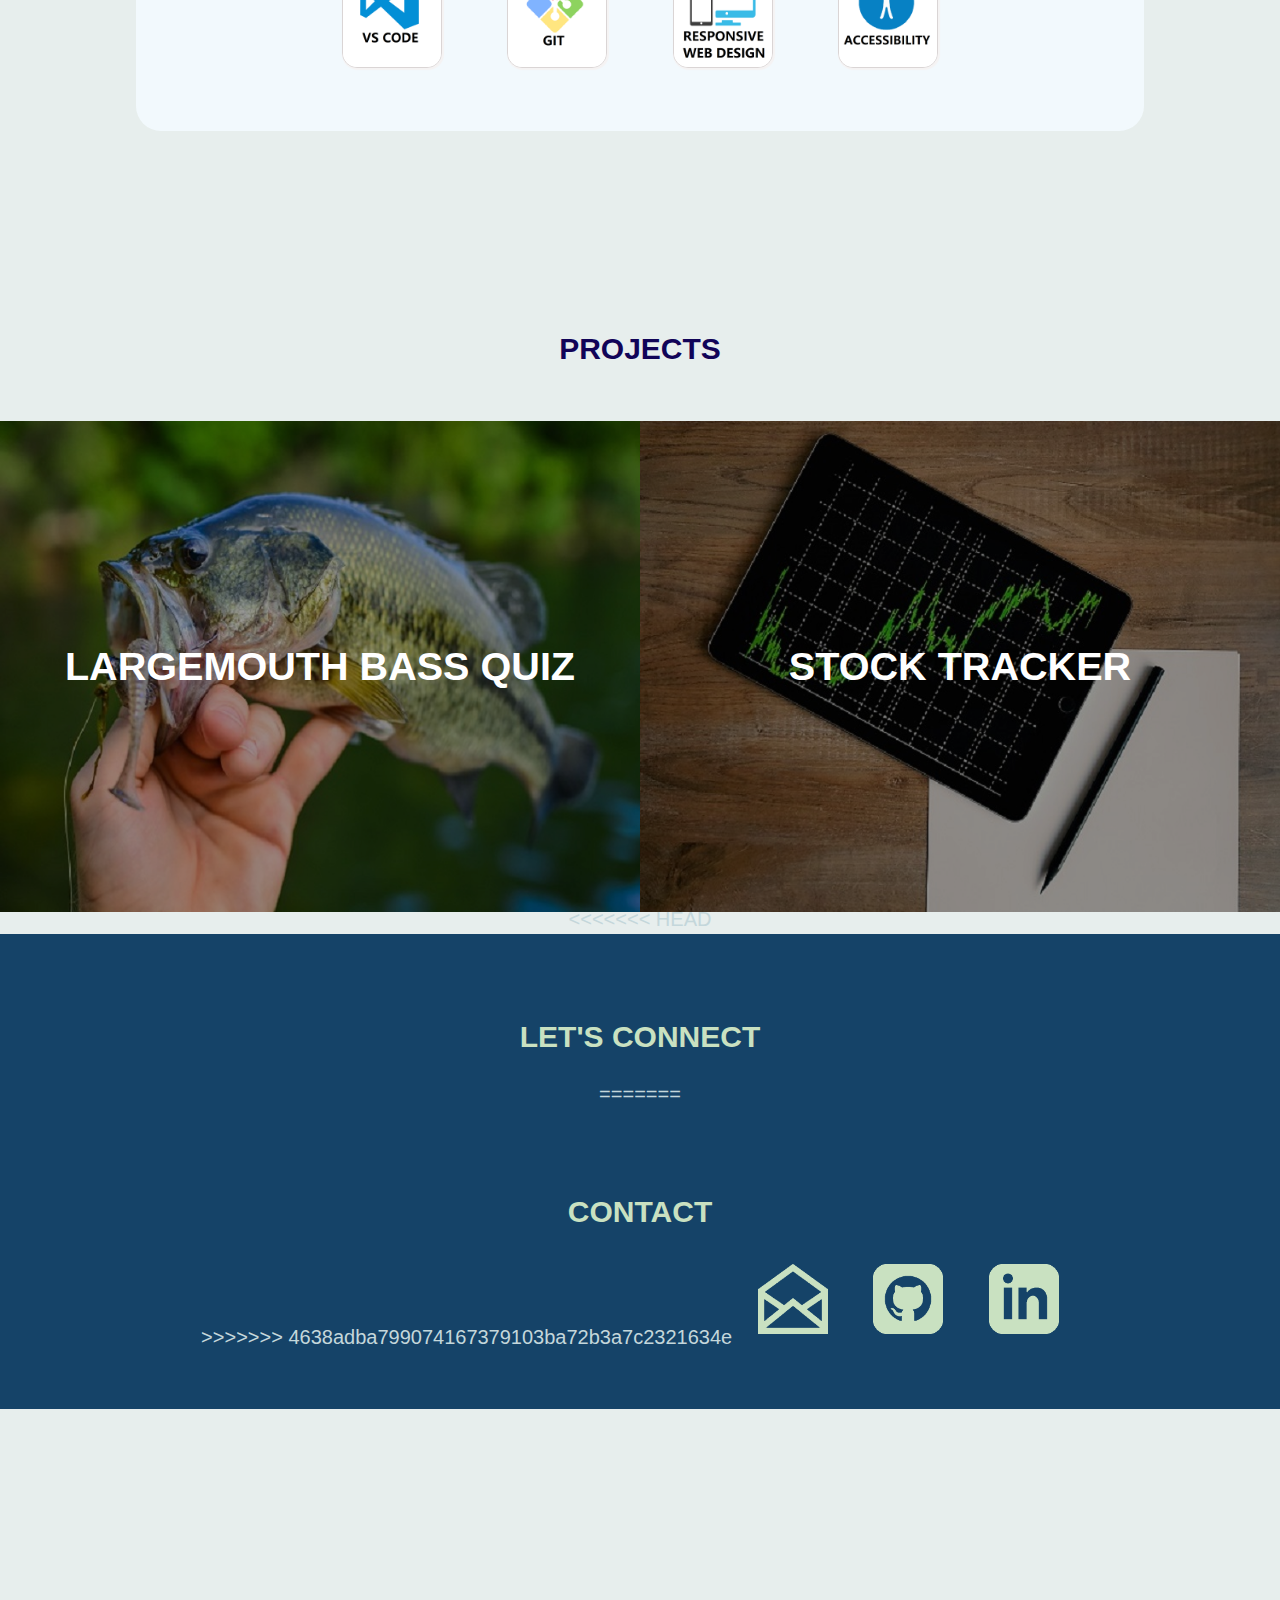
==== commit bb217837: "second commit" ====
--- a/index.html
+++ b/index.html
@@ -16,7 +16,12 @@
 
 <body>
     <nav>
+<<<<<<< HEAD
         <ul class="navs" id="navs">
+=======
+        <h2 class="title">Robert Vang</h2>
+        <ul class="navs">
+>>>>>>> 4638adba799074167379103ba72b3a7c2321634e
             <li><a href="#home" class="nav-links">Home</a></li>
             <li><a href="#about" class="nav-links">About</a></li>
             <li><a href="#skills" class="nav-links">Skills</a></li>
@@ -30,6 +35,7 @@
     <main>
         <header class="home" id="home">
             <img src="Compressed_Files/profilePic.png" alt="Robert's profile picture" class="profile-pic">
+<<<<<<< HEAD
             <p>HI THERE! I'M</p>            
             <h2><span class="firstName">ROBERT</span> VANG</h2>
             <p class="hero">A Front-End Web Developer enthusiast passionate about creating interactive application and experiences on the web.</p>
@@ -64,6 +70,30 @@
                         </a>
 
                         <div class="project-desc">
+=======
+            <h1>ROBERT VANG</h1>
+            <p class="hero">A front-end developer enthusiast!</p>
+        </header>
+
+        <section class="about" id="about">
+            <h2>ABOUT</h2>
+            <p>Robert is from Milwaukee, Wisconsin, where he works as an IRIS Consultant at TMG Magellan. Robert has a
+                passion for serving others and a strong work ethic. Robert is currently enrolled with Bloc as a student
+                focusing on HTML, CSS, Javascript, JQuery, React, and SQL. Robert is seeking a web development career
+                with a highly motivated and innovative team. In his spare time, Robert enjoys staying fit and active,
+                and he enjoys the outdoors. </p>
+        </section>
+
+        <section class="projects" id="projects">
+            <h2>PROJECTS</h2>
+            <h3>QUIZ APP ABOUT LARGEMOUTH BASS</h3>
+            <h4 class="description">(Technology used: HTML, CSS, JAVASCRIPT, JQUERY)</h4>
+            <a href="https://rob7v18.github.io/QuizApp/" class="projects-links" target="_blank"><img src="Compressed_Files/QuizAppPic.jpg" alt="image of quiz app project" class="project-pic"></a>
+            <h4 class="description">Description: Quiz App about Largemouth Bass was created as a simple multiple choice quiz that tests your knowledge about Largemouth Bass. If you are an avid fisherman this quiz is for you.</h4>
+            <a href="https://rob7v18.github.io/QuizApp/" class="projects-links" target="_blank">Link to Live Page</a>
+            <a href="https://github.com/rob7v18/QuizApp.git" class="projects-links" target="_blank">Link to GitHub Repository</a>
+        </section>
+>>>>>>> 4638adba799074167379103ba72b3a7c2321634e
 
                             <h4 class="description">Technologies used: HTML, CSS, JAVASCRIPT & JQUERY</h4>
                             <h4 class="description">Description: Multiple choice Quiz App about Largemouth Bass. </h4>
@@ -93,9 +123,14 @@
                 </div>
         </section>
     </main>
+<<<<<<< HEAD
 
     <footer class="contact" id="contact">
         <h2>LET'S CONNECT</h2>
+=======
+    <footer class="contact" id="contact">
+        <h2>CONTACT</h2>
+>>>>>>> 4638adba799074167379103ba72b3a7c2321634e
         <a href="mailto:rob7v18@gmail.com" target="_blank"><img src="Compressed_Files/email.png" alt="email icon"
                 class="icons"></a>
         <a href="https://github.com/rob7v18" target="_blank"><img src="Compressed_Files/github.png" alt="Github icon"
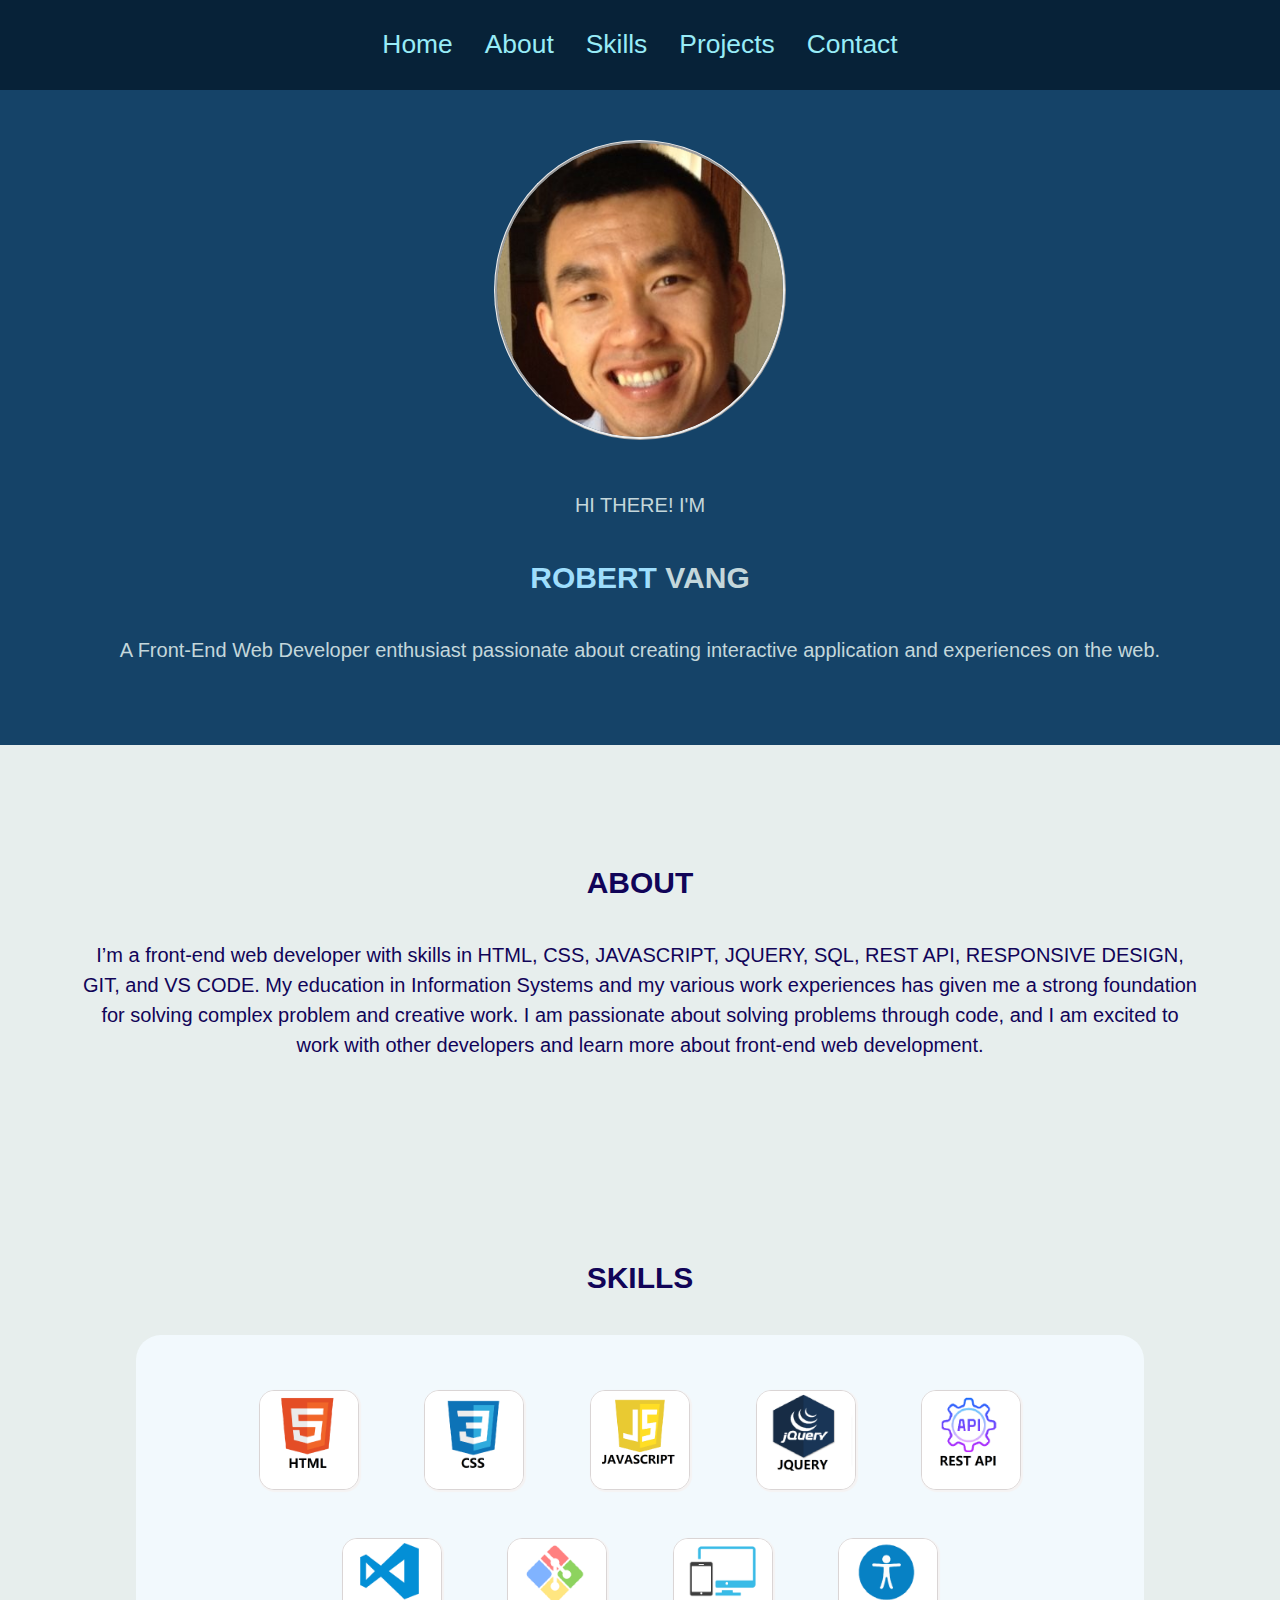
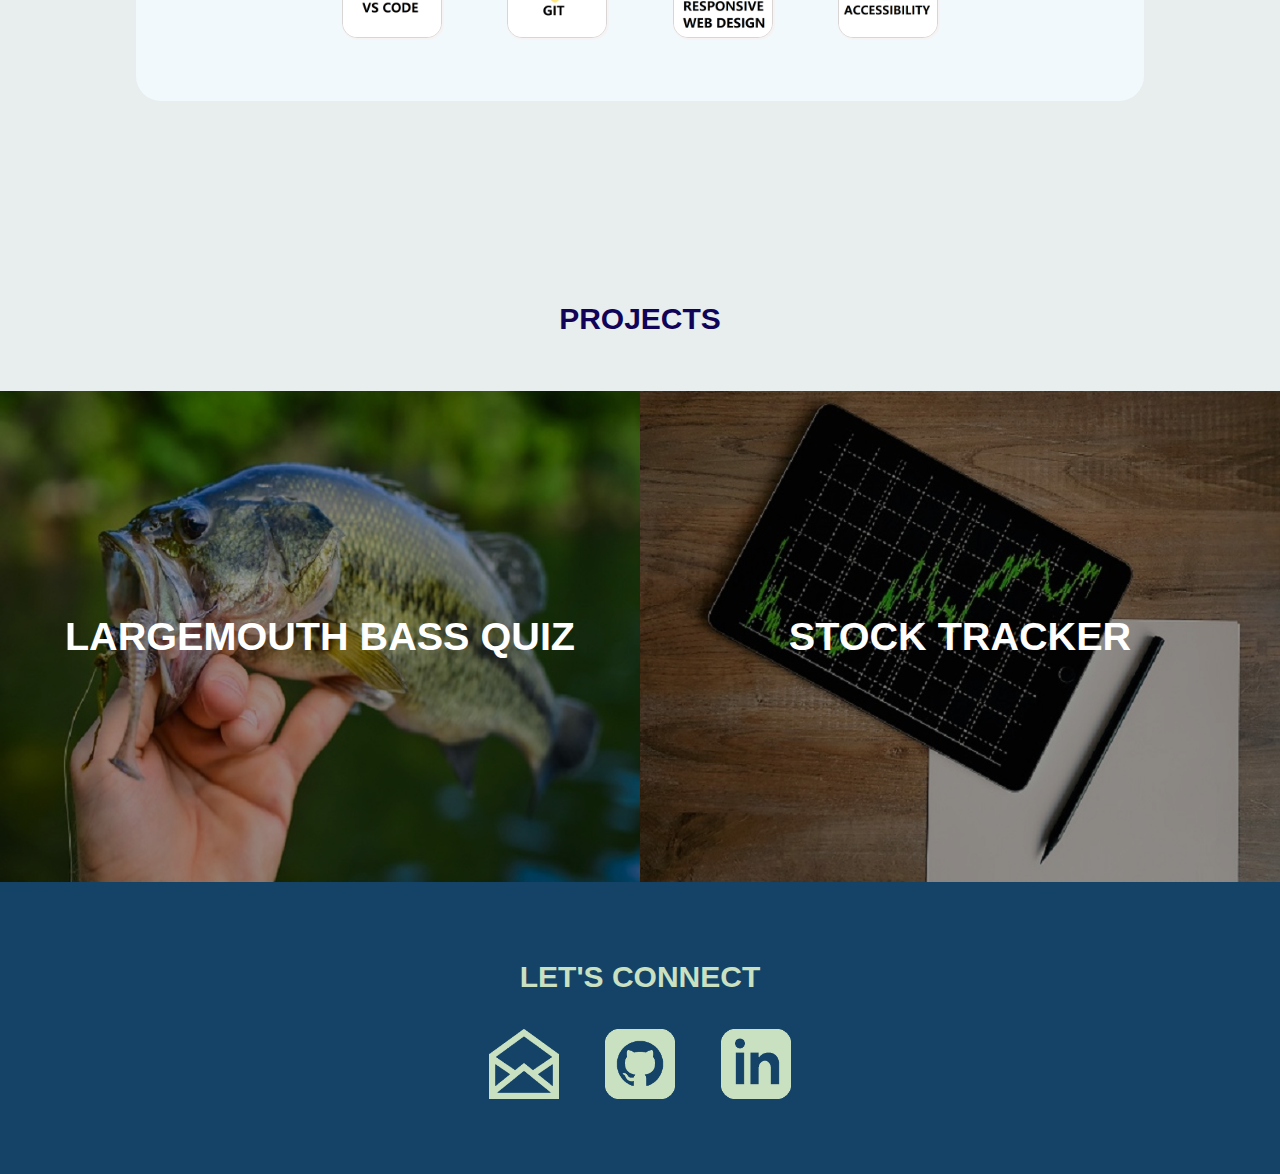
==== commit a8247c6c: "fourth commit" ====
--- a/index.html
+++ b/index.html
@@ -16,12 +16,7 @@
 
 <body>
     <nav>
-<<<<<<< HEAD
         <ul class="navs" id="navs">
-=======
-        <h2 class="title">Robert Vang</h2>
-        <ul class="navs">
->>>>>>> 4638adba799074167379103ba72b3a7c2321634e
             <li><a href="#home" class="nav-links">Home</a></li>
             <li><a href="#about" class="nav-links">About</a></li>
             <li><a href="#skills" class="nav-links">Skills</a></li>
@@ -35,7 +30,6 @@
     <main>
         <header class="home" id="home">
             <img src="Compressed_Files/profilePic.png" alt="Robert's profile picture" class="profile-pic">
-<<<<<<< HEAD
             <p>HI THERE! I'M</p>            
             <h2><span class="firstName">ROBERT</span> VANG</h2>
             <p class="hero">A Front-End Web Developer enthusiast passionate about creating interactive application and experiences on the web.</p>
@@ -70,30 +64,6 @@
                         </a>
 
                         <div class="project-desc">
-=======
-            <h1>ROBERT VANG</h1>
-            <p class="hero">A front-end developer enthusiast!</p>
-        </header>
-
-        <section class="about" id="about">
-            <h2>ABOUT</h2>
-            <p>Robert is from Milwaukee, Wisconsin, where he works as an IRIS Consultant at TMG Magellan. Robert has a
-                passion for serving others and a strong work ethic. Robert is currently enrolled with Bloc as a student
-                focusing on HTML, CSS, Javascript, JQuery, React, and SQL. Robert is seeking a web development career
-                with a highly motivated and innovative team. In his spare time, Robert enjoys staying fit and active,
-                and he enjoys the outdoors. </p>
-        </section>
-
-        <section class="projects" id="projects">
-            <h2>PROJECTS</h2>
-            <h3>QUIZ APP ABOUT LARGEMOUTH BASS</h3>
-            <h4 class="description">(Technology used: HTML, CSS, JAVASCRIPT, JQUERY)</h4>
-            <a href="https://rob7v18.github.io/QuizApp/" class="projects-links" target="_blank"><img src="Compressed_Files/QuizAppPic.jpg" alt="image of quiz app project" class="project-pic"></a>
-            <h4 class="description">Description: Quiz App about Largemouth Bass was created as a simple multiple choice quiz that tests your knowledge about Largemouth Bass. If you are an avid fisherman this quiz is for you.</h4>
-            <a href="https://rob7v18.github.io/QuizApp/" class="projects-links" target="_blank">Link to Live Page</a>
-            <a href="https://github.com/rob7v18/QuizApp.git" class="projects-links" target="_blank">Link to GitHub Repository</a>
-        </section>
->>>>>>> 4638adba799074167379103ba72b3a7c2321634e
 
                             <h4 class="description">Technologies used: HTML, CSS, JAVASCRIPT & JQUERY</h4>
                             <h4 class="description">Description: Multiple choice Quiz App about Largemouth Bass. </h4>
@@ -123,14 +93,9 @@
                 </div>
         </section>
     </main>
-<<<<<<< HEAD
 
     <footer class="contact" id="contact">
         <h2>LET'S CONNECT</h2>
-=======
-    <footer class="contact" id="contact">
-        <h2>CONTACT</h2>
->>>>>>> 4638adba799074167379103ba72b3a7c2321634e
         <a href="mailto:rob7v18@gmail.com" target="_blank"><img src="Compressed_Files/email.png" alt="email icon"
                 class="icons"></a>
         <a href="https://github.com/rob7v18" target="_blank"><img src="Compressed_Files/github.png" alt="Github icon"
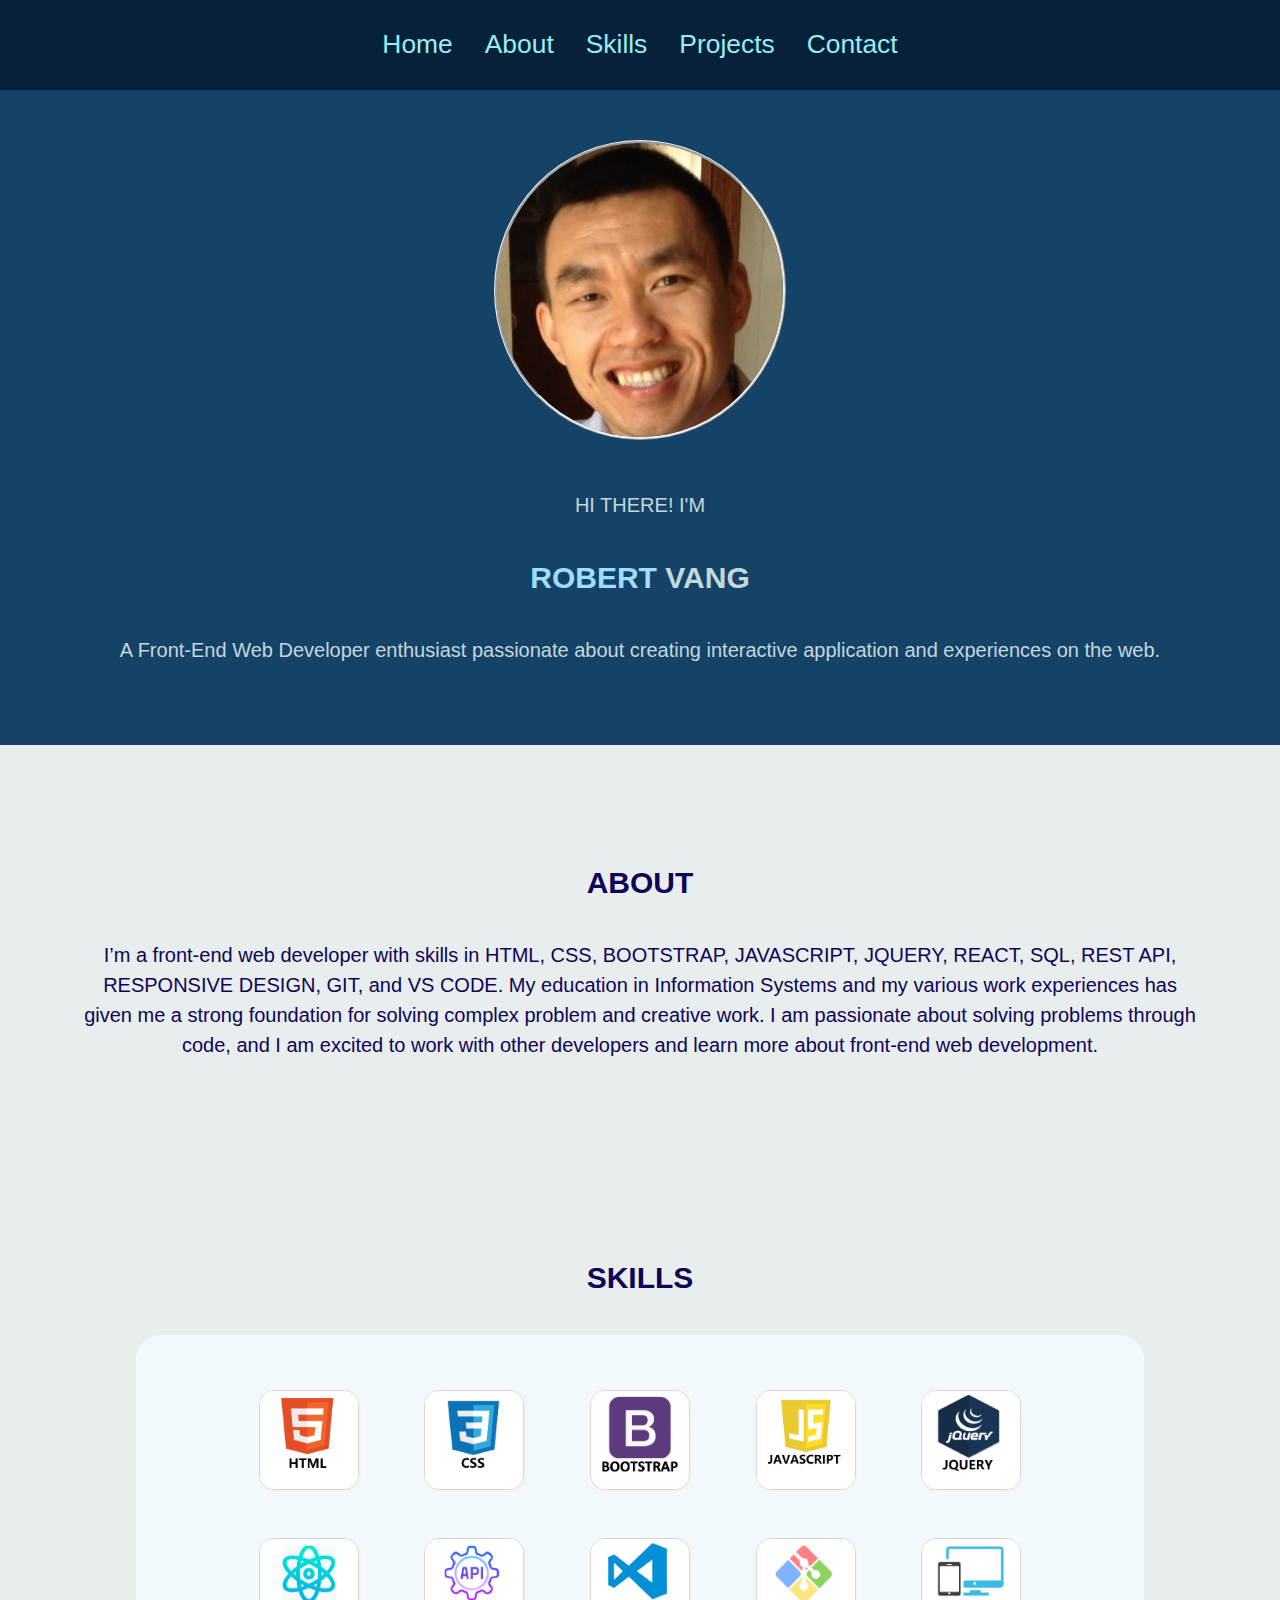
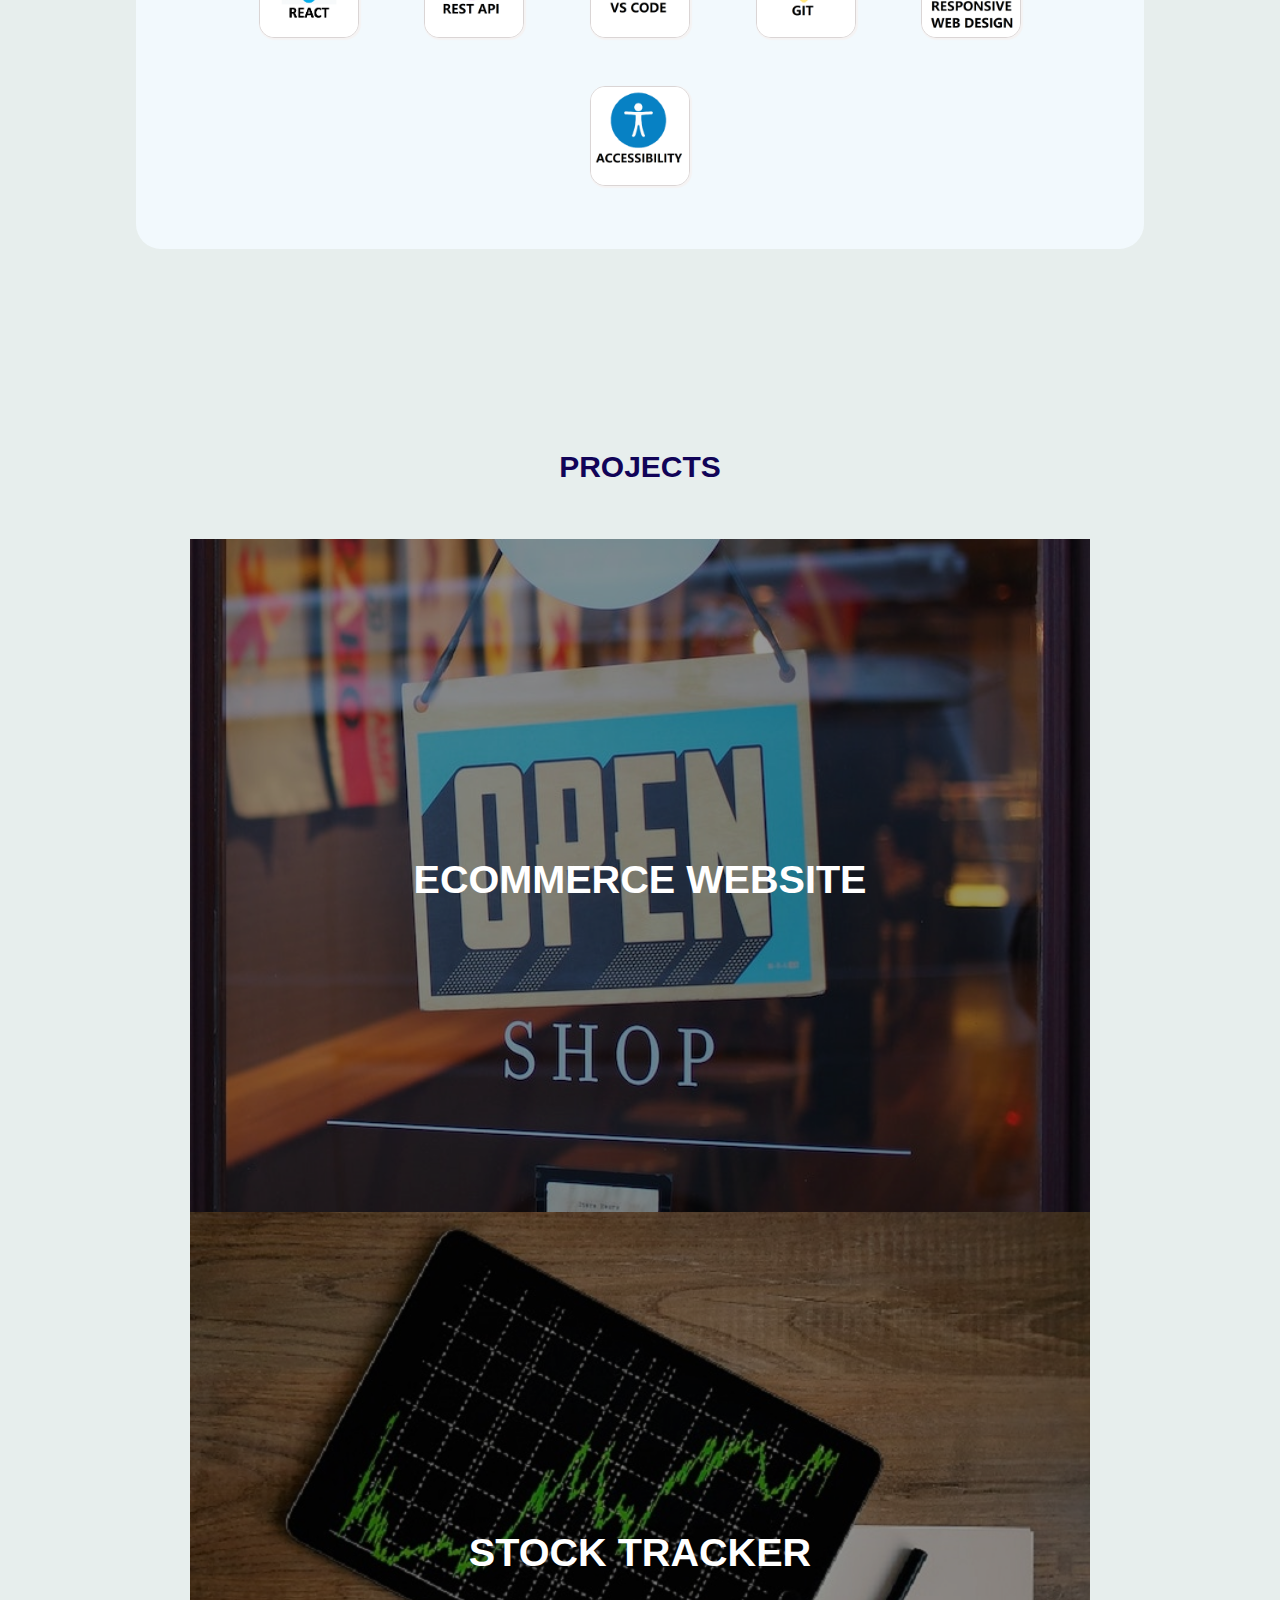
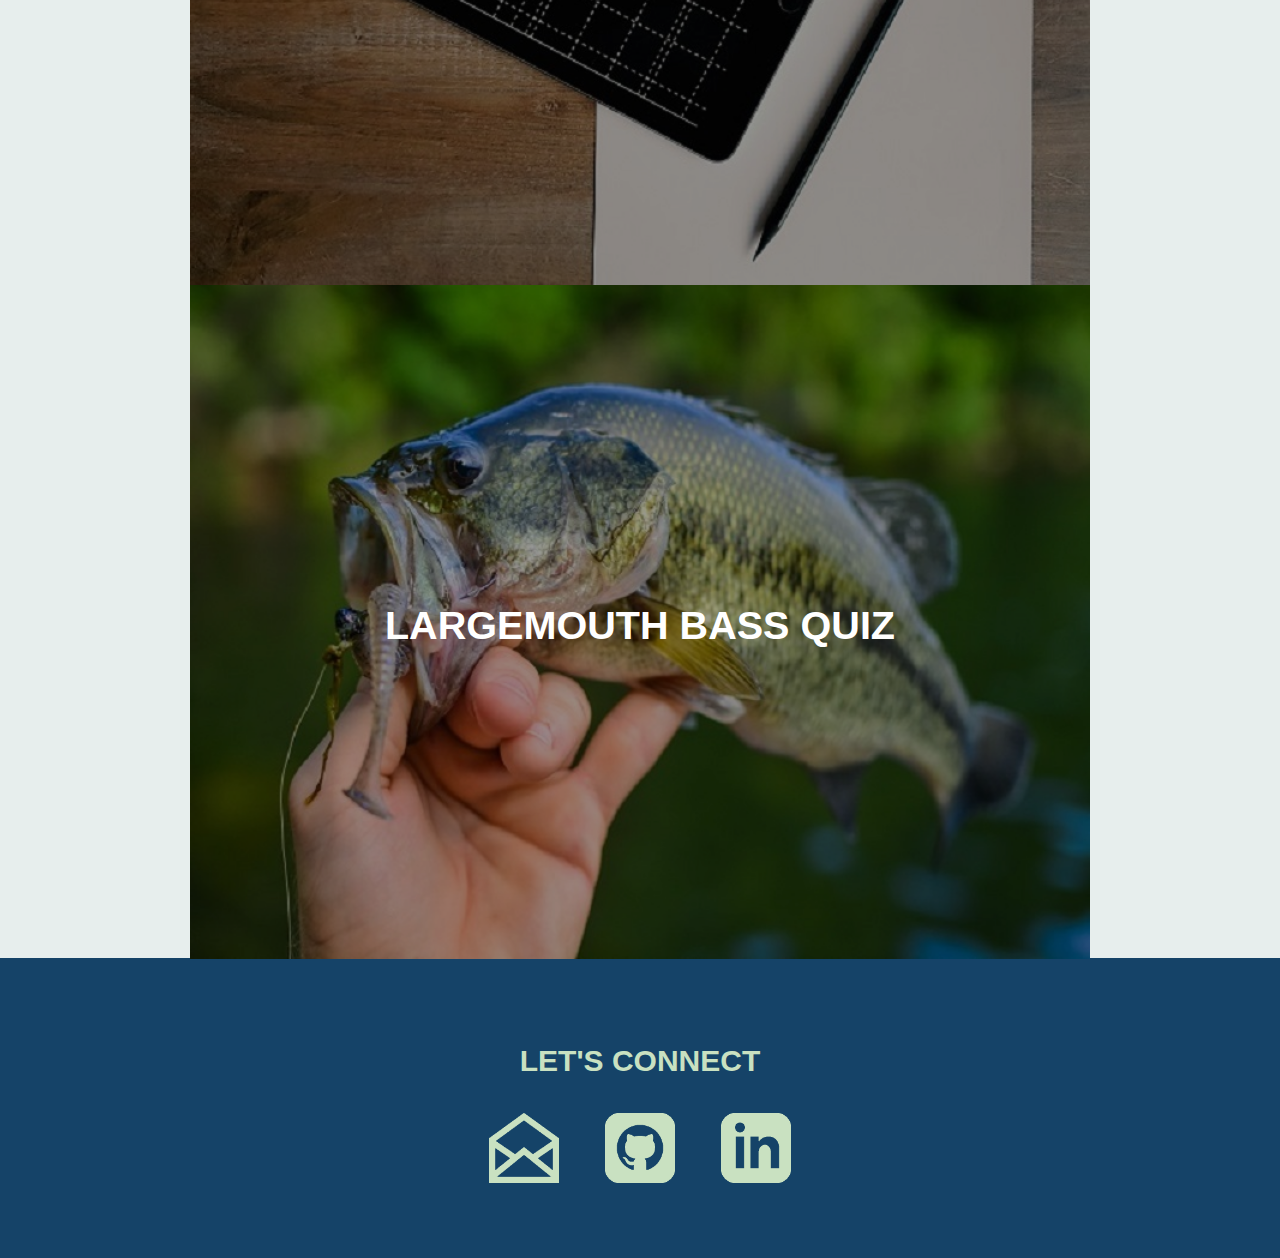
==== commit 43ab36b7: "add new project" ====
--- a/index.html
+++ b/index.html
@@ -37,57 +37,69 @@
 
         <section class="about" id="about">
             <h2>ABOUT</h2>         
-            <p>I’m a front-end web developer with skills in HTML, CSS, JAVASCRIPT, JQUERY, SQL, REST API, RESPONSIVE DESIGN, GIT, and VS CODE. My education in Information Systems and my various work experiences has given me a strong foundation for solving complex problem and creative work. I am passionate about solving problems through code, and I am excited to work with other developers and learn more about front-end web development.</p>
+            <p>I’m a front-end web developer with skills in HTML, CSS, BOOTSTRAP, JAVASCRIPT, JQUERY, REACT, SQL, REST API, RESPONSIVE DESIGN, GIT, and VS CODE. My education in Information Systems and my various work experiences has given me a strong foundation for solving complex problem and creative work. I am passionate about solving problems through code, and I am excited to work with other developers and learn more about front-end web development.</p>
         </section>
         <section class="skills" id="skills">
             <h2>SKILLS</h2>
                 <div class="skills-icons">
-                    <img src="Compressed_Files/html.png" class="sk-icons">
-                    <img src="Compressed_Files/css.png" class="sk-icons">
-                    <img src="Compressed_Files/js.png" class="sk-icons">
-                    <img src="Compressed_Files/jquery.png" class="sk-icons">
-                    <img src="Compressed_Files/api.png" class="sk-icons">
-                    <img src="Compressed_Files/vscode.png" class="sk-icons">
-                    <img src="Compressed_Files/git.png" class="sk-icons">
-                    <img src="Compressed_Files/responsivedesign.png" class="sk-icons">
-                    <img src="Compressed_Files/accessibility.png" class="sk-icons">
+                    <img src="Compressed_Files/html.png" alt="html logo" class="sk-icons">
+                    <img src="Compressed_Files/css.png" alt="css logo" class="sk-icons">
+                    <img src="Compressed_Files/bootstrap.png" alt="bootstrap logo" class="sk-icons">
+                    <img src="Compressed_Files/js.png" alt="javascript logo" class="sk-icons">
+                    <img src="Compressed_Files/jquery.png" alt="jquery logo" class="sk-icons">
+                    <img src="Compressed_Files/react.png" alt="react logo" class="sk-icons">
+                    <img src="Compressed_Files/api.png" alt="api logo" class="sk-icons">
+                    <img src="Compressed_Files/vscode.png" alt="vs code logo" class="sk-icons">
+                    <img src="Compressed_Files/git.png" alt="git logo" class="sk-icons">
+                    <img src="Compressed_Files/responsivedesign.png" alt="responsive design logo" class="sk-icons">
+                    <img src="Compressed_Files/accessibility.png" alt="accessibility logo" class="sk-icons">
+
                 </div>
         </section>
         <section class="projects" id="projects">
             <h2 class="project-title">PROJECTS</h2>
                 <div class="project-sections">
+
                     <div class="project-description" id="project1">
-                        <img src="Compressed_Files/bass1.jpg" alt="image of quiz app project" class="project-pic" id="project1-pic"></a>
-                        
+                        <img src="Compressed_Files/ecommerce.jpg" alt="image of ecommerce app home page" class="project-pic" id="project1-pic">
+                        <a href="https://rob7v18.github.io/Stock-Data-Finder/" target="_blank">
+                            <h2 class="proj-title">ECOMMERCE WEBSITE</h2>
+                        </a>
+                        <div class="project-desc">
+                            <h4 class="description">Technologies used: REACT, JAVASCRIPT, BOOTSTRAP, REST API, HTML</h4>
+                            <h4 class="description">Description: Ecommerce website with a home, product detail, cart, and checkout page.</h4>
+                            <div>
+                                <a href="https://rob7v18.github.io/Bitwise_Ecommerce_Application/" class="projects-links" target="_blank">LIVE SITE</a>
+                                <a href="https://github.com/rob7v18/Bitwise_Ecommerce_Application.git" class="projects-links" target="_blank">REPOSITORY</a>
+                            </div>  
+                        </div>
+                    </div>
+                    <div class="project-description" id="project2">
+                        <img src="Compressed_Files/stock2.jpg" alt="image of stock tracker app home page" class="project-pic" id="project2-pic">
+                        <a href="https://rob7v18.github.io/Stock-Data-Finder/" target="_blank">
+                            <h2 class="proj-title">STOCK TRACKER</h2>
+                        </a>
+                        <div class="project-desc">
+                            <h4 class="description">Technologies used: HTML, CSS, JAVASCRIPT, JQUERY & REST API</h4>
+                            <h4 class="description">Description: Stock Tracker App provides useful information about a stock.</h4>
+                            <div>
+                                <a href="https://rob7v18.github.io/Stock-Data-Finder/" class="projects-links" target="_blank">LIVE SITE</a>
+                                <a href="https://github.com/rob7v18/Stock-Data-Finder.git" class="projects-links" target="_blank">REPOSITORY</a>
+                            </div>  
+                        </div>
+                    </div>
+                    <div class="project-description" id="project3">
+                        <img src="Compressed_Files/bass1.jpg" alt="image of quiz app project" class="project-pic" id="project3-pic">
                         <a href="https://rob7v18.github.io/QuizApp/" target="_blank">
                             <h2 class="proj-title">LARGEMOUTH BASS QUIZ</h2>
                         </a>
-
                         <div class="project-desc">
-
                             <h4 class="description">Technologies used: HTML, CSS, JAVASCRIPT & JQUERY</h4>
                             <h4 class="description">Description: Multiple choice Quiz App about Largemouth Bass. </h4>
                             <div>
                                 <a href="https://rob7v18.github.io/QuizApp/" class="projects-links" target="_blank">LIVE SITE</a>
                                 <a href="https://github.com/rob7v18/QuizApp.git" class="projects-links" target="_blank">REPOSITORY</a>
                             </div>
-                        </div>
-                    </div>
-                    <div class="project-description" id="project2">
-                        <img src="Compressed_Files/stock2.jpg" alt="image of quiz app project" class="project-pic" id="project1-pic"></a>
-
-                        <a href="https://rob7v18.github.io/QuizApp/" target="_blank">
-                            <h2 class="proj-title">STOCK TRACKER</h2>
-                        </a>
-
-                        <div class="project-desc">
-
-                            <h4 class="description">Technologies used: HTML, CSS, JAVASCRIPT, JQUERY & REST API</h4>
-                            <h4 class="description">Description: Stock Tracker App provides useful information about a stock.</h4>
-                            <div>
-                                <a href="https://rob7v18.github.io/QuizApp/" class="projects-links" target="_blank">LIVE SITE</a>
-                                <a href="https://github.com/rob7v18/QuizApp.git" class="projects-links" target="_blank">REPOSITORY</a>
-                            </div>  
                         </div>
                     </div>
                 </div>
--- a/main.css
+++ b/main.css
@@ -146,7 +146,7 @@
   .project-description {
     position: relative;
     width: 100%;
-    margin-bottom: -8px;
+    margin-bottom: -9px;
   }
 
   .project-desc {
@@ -244,7 +244,16 @@
     }
 
     .project-sections {
-      display: flex;
+      display: block;
+      margin-left: auto;
+      margin-right: auto;
+      max-width: 900px;
+
+    }
+
+    img {
+      max-width: 900px;
+      margin-bottom: -4px;
     }
 
     .sk-icons {
